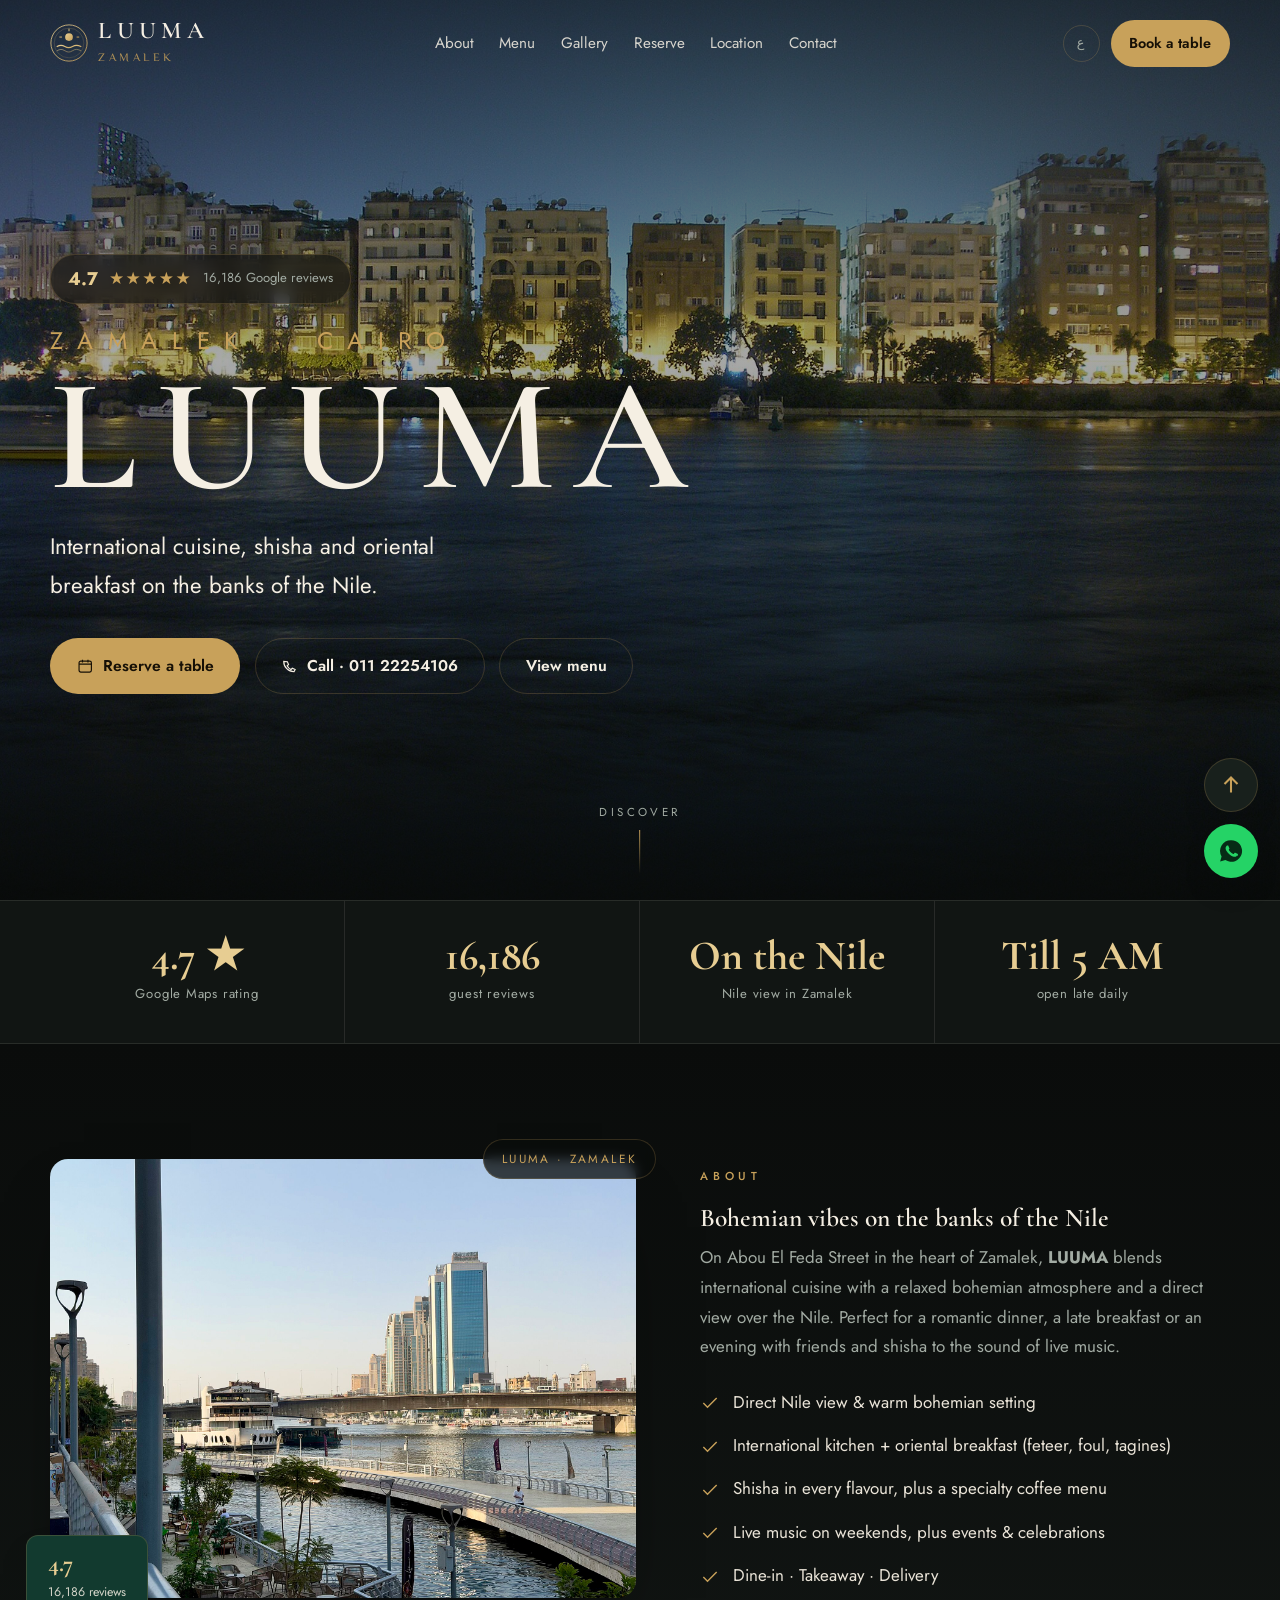
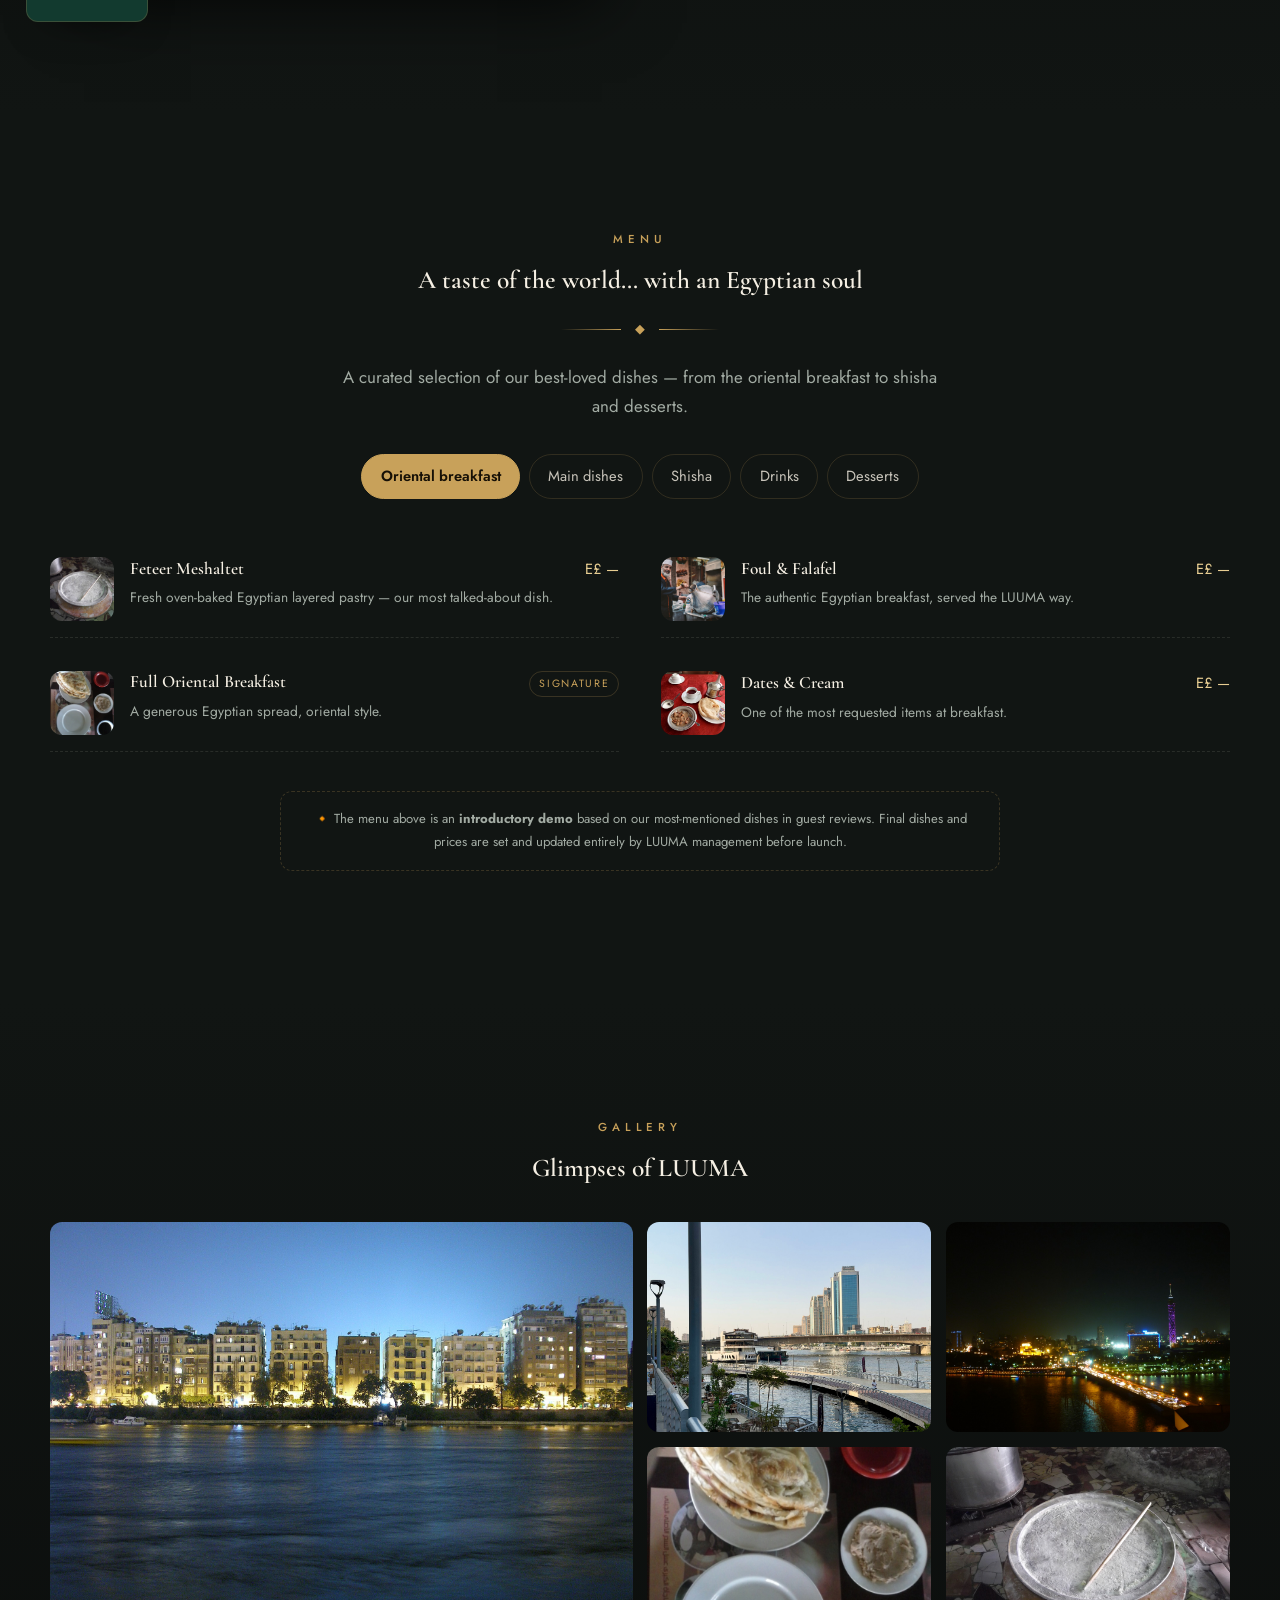
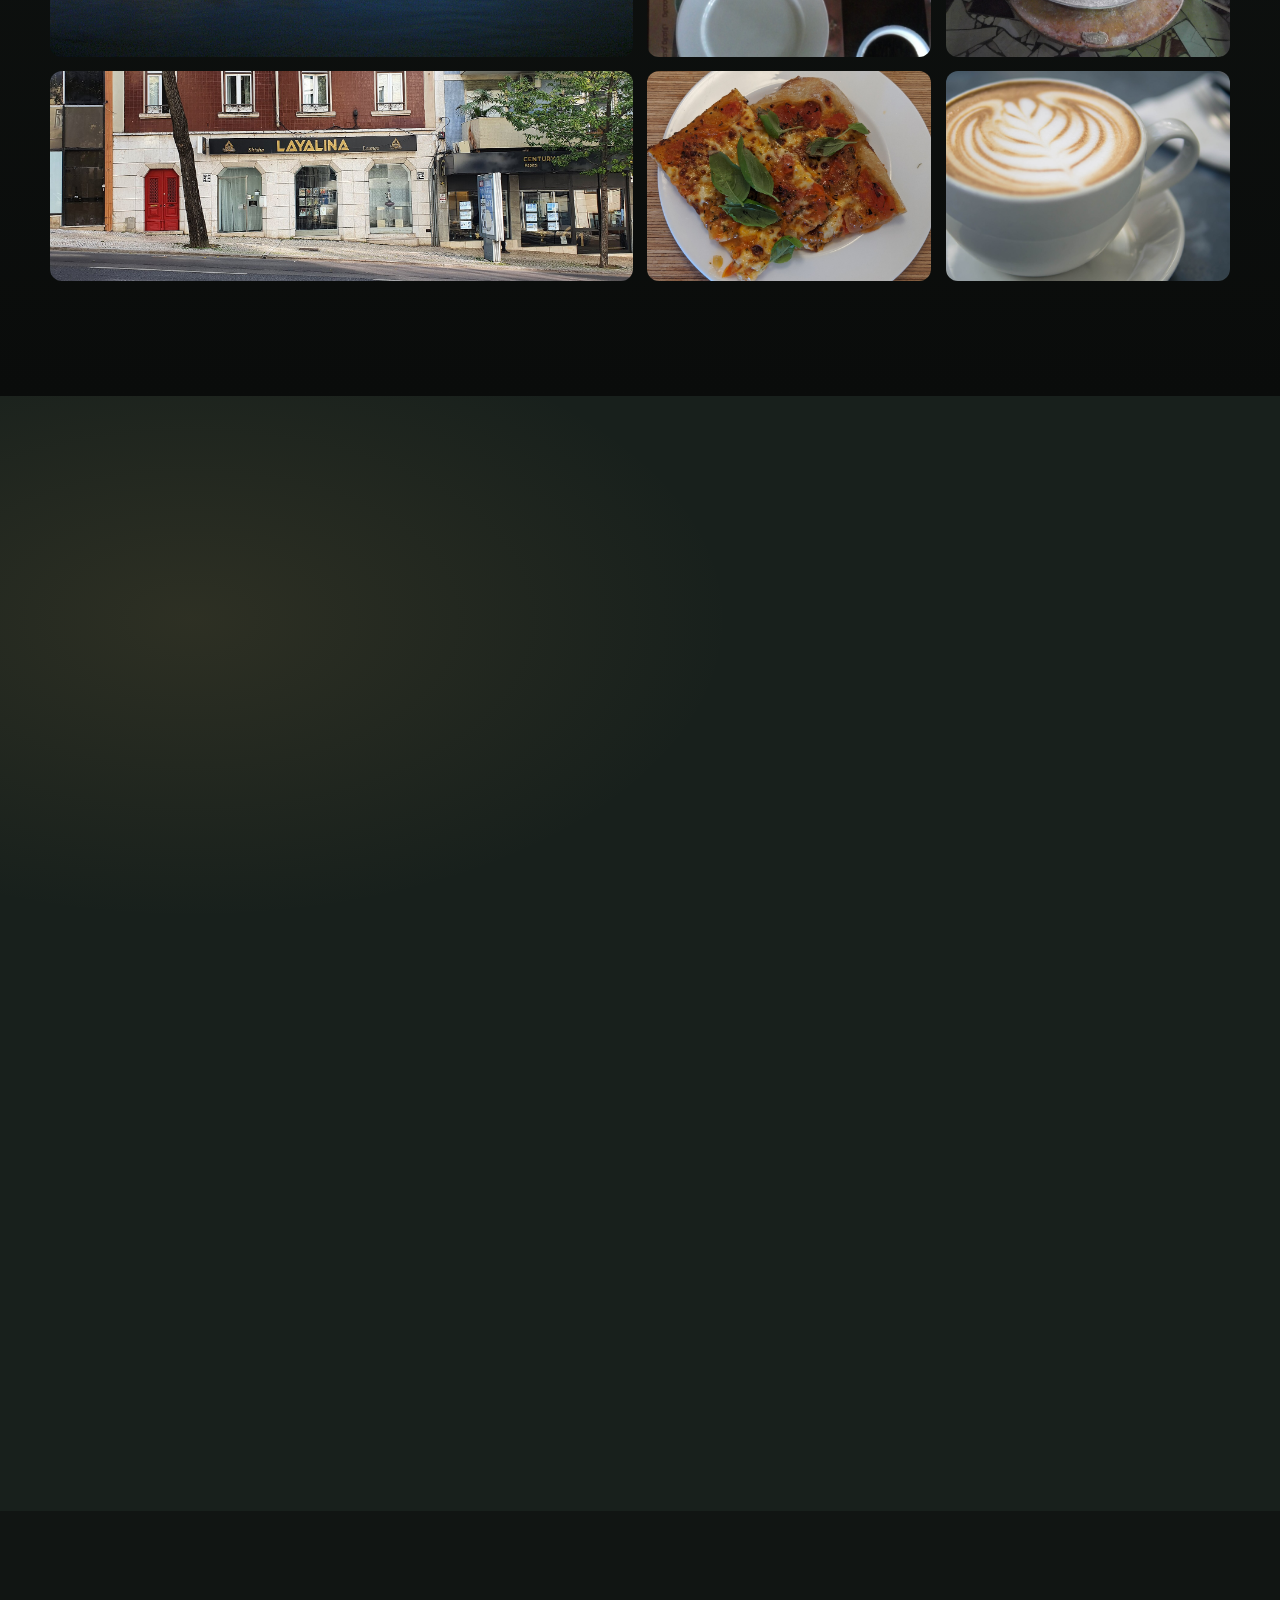
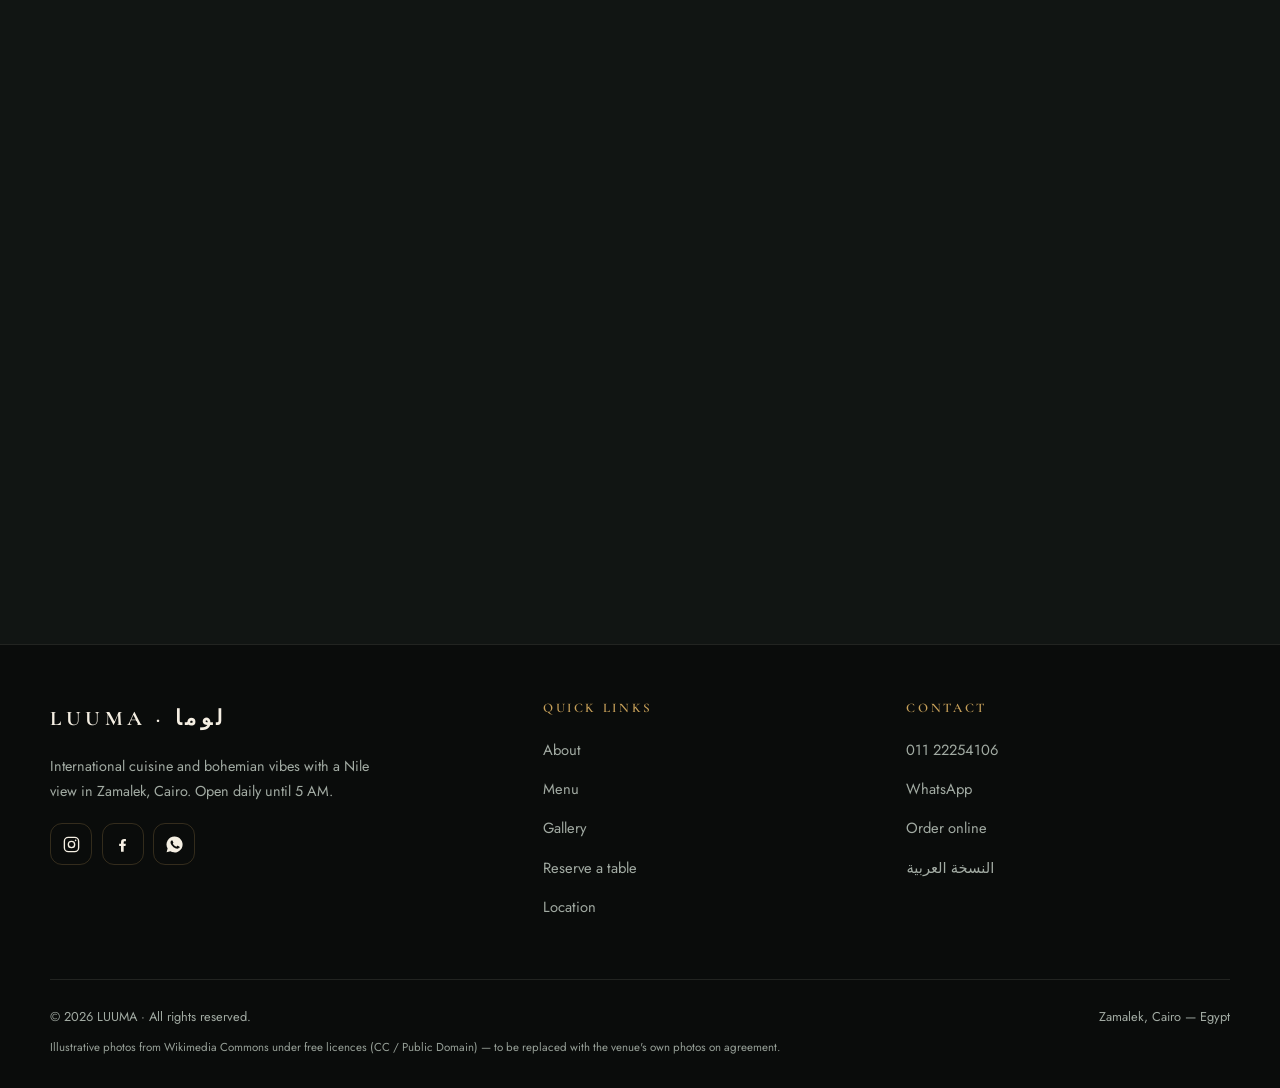
==== en.html @ e0a22d27 "Deploy LUUMA website" ====
<!DOCTYPE html>
<html lang="en" dir="ltr">
<head>
<meta charset="UTF-8">
<meta name="viewport" content="width=device-width, initial-scale=1">
<title>LUUMA | International Dining with a Nile View in Zamalek, Cairo</title>
<meta name="description" content="LUUMA — international cuisine and bohemian vibes on the banks of the Nile in Zamalek, Cairo. Rated 4.7 from 16,000+ Google reviews. Oriental breakfast, shisha, live music and a stunning Nile view. Book your table now.">
<meta name="theme-color" content="#0a0c0b">
<link rel="canonical" href="./en.html">
<link rel="alternate" hreflang="ar" href="./index.html">
<link rel="icon" href="assets/img/logo.svg" type="image/svg+xml">

<meta property="og:type" content="restaurant">
<meta property="og:title" content="LUUMA | Nile-view dining & bohemian vibes in Zamalek">
<meta property="og:description" content="International cuisine · Oriental breakfast · Shisha · Live music. Rated 4.7 ★ from 16,186 Google reviews.">
<meta property="og:image" content="assets/img/hero-night.jpg">
<meta property="og:locale" content="en_US">

<link rel="preconnect" href="https://fonts.googleapis.com">
<link rel="preconnect" href="https://fonts.gstatic.com" crossorigin>
<link href="https://fonts.googleapis.com/css2?family=El+Messiri:wght@400;500;600;700&family=Tajawal:wght@300;400;500;700&family=Cormorant+Garamond:wght@400;500;600;700&family=Jost:wght@300;400;500;600&display=swap" rel="stylesheet">
<link rel="stylesheet" href="assets/css/style.css">

<script type="application/ld+json">
{
  "@context": "https://schema.org",
  "@type": "Restaurant",
  "name": "LUUMA",
  "description": "International restaurant with bohemian vibes and a Nile view in Zamalek, Cairo. Oriental breakfast, shisha and live music.",
  "image": "assets/img/hero-night.jpg",
  "servesCuisine": ["International", "Mediterranean", "Breakfast", "Egyptian"],
  "priceRange": "E£400–1,600",
  "telephone": "+201122254106",
  "address": {
    "@type": "PostalAddress",
    "streetAddress": "Abou El Feda St",
    "addressLocality": "Zamalek, Cairo",
    "addressRegion": "Cairo Governorate",
    "postalCode": "4271104",
    "addressCountry": "EG"
  },
  "geo": { "@type": "GeoCoordinates", "latitude": 30.0712502, "longitude": 31.21966 },
  "aggregateRating": { "@type": "AggregateRating", "ratingValue": "4.7", "reviewCount": "16186", "bestRating": "5" },
  "acceptsReservations": "https://wa.me/201122254106",
  "sameAs": ["https://www.instagram.com/luuma.eg/", "https://www.facebook.com/Luuma.eg/"]
}
</script>
</head>
<body>

<header class="site-header" id="top">
  <div class="wrap header-inner">
    <a class="brand" href="#top">
      <img src="assets/img/logo.svg" alt="" width="38" height="38">
      <span><b>LUUMA</b><small>ZAMALEK</small></span>
    </a>
    <nav class="nav" id="nav" aria-label="Main navigation">
      <a href="#about">About</a>
      <a href="#menu">Menu</a>
      <a href="#gallery">Gallery</a>
      <a href="#reserve">Reserve</a>
      <a href="#location">Location</a>
      <a href="#contact">Contact</a>
    </nav>
    <div class="header-cta">
      <a class="lang-switch" href="index.html">ع<span class="sr-only"> — العربية</span></a>
      <a class="btn btn--sm" href="#reserve">Book a table</a>
      <button class="nav-toggle" id="navToggle" aria-label="Open menu" aria-expanded="false" aria-controls="nav"><span></span></button>
    </div>
  </div>
</header>

<main id="main">
<!-- ============ HERO ============ -->
<section class="hero">
  <div class="hero__bg" role="img" aria-label="Night view over the Nile and Zamalek, Cairo"></div>
  <div class="hero__veil"></div>
  <div class="wrap">
    <div class="hero__rating reveal">
      <b>4.7</b>
      <span class="stars" aria-hidden="true">★★★★★</span>
      <small>16,186 Google reviews</small>
    </div>
    <h1 class="hero__name reveal"><span>ZAMALEK · CAIRO</span>LUUMA</h1>
    <p class="hero__tag reveal">International cuisine, shisha and oriental breakfast on the banks of the Nile.</p>
    <div class="hero__actions reveal">
      <a class="btn" href="#reserve">
        <svg viewBox="0 0 24 24" fill="none" stroke="currentColor" stroke-width="1.7"><rect x="3" y="4.5" width="18" height="16" rx="2.5"/><path d="M3 9h18M8 2.5v4M16 2.5v4"/></svg>
        Reserve a table
      </a>
      <a class="btn btn--ghost" href="tel:+201122254106">
        <svg viewBox="0 0 24 24" fill="none" stroke="currentColor" stroke-width="1.7"><path d="M4 5c0 8.3 6.7 15 15 15l1.6-3.3-4.2-1.7-1.7 2a11.6 11.6 0 0 1-5.7-5.7l2-1.7L9.3 5.4Z"/></svg>
        Call · 011 22254106
      </a>
      <a class="btn btn--ghost" href="#menu">View menu</a>
    </div>
  </div>
  <div class="scroll-hint" aria-hidden="true"><span>Discover</span><i></i></div>
</section>

<section class="stats" aria-label="Quick facts">
  <div class="wrap stats__grid">
    <div class="stat reveal"><b>4.7 ★</b><span>Google Maps rating</span></div>
    <div class="stat reveal"><b>16,186</b><span>guest reviews</span></div>
    <div class="stat reveal"><b>On the Nile</b><span>Nile view in Zamalek</span></div>
    <div class="stat reveal"><b>Till 5 AM</b><span>open late daily</span></div>
  </div>
</section>

<section class="section about" id="about">
  <div class="wrap about__grid">
    <div class="about__media reveal">
      <img src="assets/img/nile-day.jpg" alt="Daytime view of the Nile at Zamalek" loading="lazy">
      <div class="badge2">LUUMA · ZAMALEK</div>
      <div class="badge"><b>4.7</b><span>16,186 reviews</span></div>
    </div>
    <div class="reveal">
      <p class="eyebrow">About</p>
      <h2>Bohemian vibes on the banks of the Nile</h2>
      <p class="lead">On Abou El Feda Street in the heart of Zamalek, <b>LUUMA</b> blends international cuisine with a relaxed bohemian atmosphere and a direct view over the Nile. Perfect for a romantic dinner, a late breakfast or an evening with friends and shisha to the sound of live music.</p>
      <ul class="feature-list">
        <li><svg viewBox="0 0 24 24" fill="none" stroke="currentColor" stroke-width="1.7"><path d="M20 6 9 17l-5-5"/></svg><span>Direct Nile view &amp; warm bohemian setting</span></li>
        <li><svg viewBox="0 0 24 24" fill="none" stroke="currentColor" stroke-width="1.7"><path d="M20 6 9 17l-5-5"/></svg><span>International kitchen + oriental breakfast (feteer, foul, tagines)</span></li>
        <li><svg viewBox="0 0 24 24" fill="none" stroke="currentColor" stroke-width="1.7"><path d="M20 6 9 17l-5-5"/></svg><span>Shisha in every flavour, plus a specialty coffee menu</span></li>
        <li><svg viewBox="0 0 24 24" fill="none" stroke="currentColor" stroke-width="1.7"><path d="M20 6 9 17l-5-5"/></svg><span>Live music on weekends, plus events &amp; celebrations</span></li>
        <li><svg viewBox="0 0 24 24" fill="none" stroke="currentColor" stroke-width="1.7"><path d="M20 6 9 17l-5-5"/></svg><span>Dine-in · Takeaway · Delivery</span></li>
      </ul>
    </div>
  </div>
</section>

<section class="section menu" id="menu">
  <div class="wrap">
    <div class="center reveal">
      <p class="eyebrow">Menu</p>
      <h2>A taste of the world… with an Egyptian soul</h2>
      <div class="rule" aria-hidden="true"><span>◆</span></div>
      <p class="lead center">A curated selection of our best-loved dishes — from the oriental breakfast to shisha and desserts.</p>
    </div>

    <div class="menu__tabs" role="tablist" aria-label="Menu sections">
      <button role="tab" aria-selected="true" data-tab="breakfast">Oriental breakfast</button>
      <button role="tab" aria-selected="false" data-tab="mains">Main dishes</button>
      <button role="tab" aria-selected="false" data-tab="shisha">Shisha</button>
      <button role="tab" aria-selected="false" data-tab="drinks">Drinks</button>
      <button role="tab" aria-selected="false" data-tab="sweets">Desserts</button>
    </div>

    <div class="menu__panel is-active" id="panel-breakfast" role="tabpanel">
      <div class="dish-grid">
        <article class="dish"><img src="assets/img/feteer.jpg" alt="Feteer meshaltet" loading="lazy"><div class="dish__body"><div class="dish__top"><h3>Feteer Meshaltet</h3><span class="dish__price">E£ —</span></div><p>Fresh oven-baked Egyptian layered pastry — our most talked-about dish.</p></div></article>
        <article class="dish"><img src="assets/img/ful.jpg" alt="Foul and falafel" loading="lazy"><div class="dish__body"><div class="dish__top"><h3>Foul &amp; Falafel</h3><span class="dish__price">E£ —</span></div><p>The authentic Egyptian breakfast, served the LUUMA way.</p></div></article>
        <article class="dish"><img src="assets/img/breakfast.jpg" alt="Full oriental breakfast" loading="lazy"><div class="dish__body"><div class="dish__top"><h3>Full Oriental Breakfast</h3><span class="dish__tag">Signature</span></div><p>A generous Egyptian spread, oriental style.</p></div></article>
        <article class="dish"><img src="assets/img/breakfast2.jpg" alt="Breakfast plate" loading="lazy"><div class="dish__body"><div class="dish__top"><h3>Dates &amp; Cream</h3><span class="dish__price">E£ —</span></div><p>One of the most requested items at breakfast.</p></div></article>
      </div>
    </div>

    <div class="menu__panel" id="panel-mains" role="tabpanel">
      <div class="dish-grid">
        <article class="dish"><img src="assets/img/pizza.jpg" alt="Pizza" loading="lazy"><div class="dish__body"><div class="dish__top"><h3>Fresh Pizza</h3><span class="dish__price">E£ —</span></div><p>Fresh dough and select ingredients from the oven.</p></div></article>
        <article class="dish"><div class="dish__body"><div class="dish__top"><h3>Burrata</h3><span class="dish__tag">Most loved</span></div><p>A guest favourite from our menu.</p></div></article>
        <article class="dish"><div class="dish__body"><div class="dish__top"><h3>Risotto</h3><span class="dish__price">E£ —</span></div><p>Creamy risotto with international ingredients.</p></div></article>
        <article class="dish"><div class="dish__body"><div class="dish__top"><h3>Fettuccine</h3><span class="dish__price">E£ —</span></div><p>Italian pasta in a rich sauce.</p></div></article>
      </div>
    </div>

    <div class="menu__panel" id="panel-shisha" role="tabpanel">
      <div class="dish-grid">
        <article class="dish"><img src="assets/img/shisha.jpg" alt="Shisha" loading="lazy"><div class="dish__body"><div class="dish__top"><h3>Shisha — assorted flavours</h3><span class="dish__tag">House signature</span></div><p>Mentioned over 400 times in guest reviews — a LUUMA essential.</p></div></article>
        <article class="dish"><div class="dish__body"><div class="dish__top"><h3>Fruit Shisha</h3><span class="dish__price">E£ —</span></div><p>Refreshing fruit flavours for the evening.</p></div></article>
        <article class="dish"><div class="dish__body"><div class="dish__top"><h3>Honey Shisha</h3><span class="dish__price">E£ —</span></div><p>The classic crowd-pleaser.</p></div></article>
        <article class="dish"><div class="dish__body"><div class="dish__top"><h3>Premium Shisha</h3><span class="dish__price">E£ —</span></div><p>Our own special house blends.</p></div></article>
      </div>
    </div>

    <div class="menu__panel" id="panel-drinks" role="tabpanel">
      <div class="dish-grid">
        <article class="dish"><img src="assets/img/cappuccino.jpg" alt="Cappuccino" loading="lazy"><div class="dish__body"><div class="dish__top"><h3>Cappuccino &amp; Specialty Coffee</h3><span class="dish__price">E£ —</span></div><p>Expertly crafted coffee with a touch of art.</p></div></article>
        <article class="dish"><div class="dish__body"><div class="dish__top"><h3>Fresh Juices</h3><span class="dish__price">E£ —</span></div><p>Refreshing natural juices.</p></div></article>
        <article class="dish"><div class="dish__body"><div class="dish__top"><h3>Mocktails</h3><span class="dish__price">E£ —</span></div><p>A chilled, refreshing selection.</p></div></article>
        <article class="dish"><div class="dish__body"><div class="dish__top"><h3>Tea &amp; Hot Drinks</h3><span class="dish__price">E£ —</span></div><p>For every hour, from breakfast to late night.</p></div></article>
      </div>
    </div>

    <div class="menu__panel" id="panel-sweets" role="tabpanel">
      <div class="dish-grid">
        <article class="dish"><div class="dish__body"><div class="dish__top"><h3>Oriental Sweets</h3><span class="dish__price">E£ —</span></div><p>Dates, cream and eastern favourites.</p></div></article>
        <article class="dish"><div class="dish__body"><div class="dish__top"><h3>Western Desserts</h3><span class="dish__price">E£ —</span></div><p>Cheesecake, cakes and mousse.</p></div></article>
      </div>
    </div>

    <p class="menu-note">🔸 The menu above is an <b>introductory demo</b> based on our most-mentioned dishes in guest reviews. Final dishes and prices are set and updated entirely by LUUMA management before launch.</p>
  </div>
</section>

<section class="section gallery" id="gallery">
  <div class="wrap">
    <div class="center reveal">
      <p class="eyebrow">Gallery</p>
      <h2>Glimpses of LUUMA</h2>
    </div>
    <div class="gallery__grid reveal">
      <a class="g--w2 g--h2" href="assets/img/hero-night.jpg" target="_blank" rel="noopener"><img src="assets/img/hero-night.jpg" alt="Zamalek and the Nile at night" loading="lazy"></a>
      <a href="assets/img/nile-day.jpg" target="_blank" rel="noopener"><img src="assets/img/nile-day.jpg" alt="The Nile at Zamalek by day" loading="lazy"></a>
      <a href="assets/img/cairo-tower.jpg" target="_blank" rel="noopener"><img src="assets/img/cairo-tower.jpg" alt="Cairo Tower and the Nile at night" loading="lazy"></a>
      <a href="assets/img/breakfast.jpg" target="_blank" rel="noopener"><img src="assets/img/breakfast.jpg" alt="Oriental breakfast" loading="lazy"></a>
      <a href="assets/img/feteer.jpg" target="_blank" rel="noopener"><img src="assets/img/feteer.jpg" alt="Feteer meshaltet" loading="lazy"></a>
      <a class="g--w2" href="assets/img/shisha.jpg" target="_blank" rel="noopener"><img src="assets/img/shisha.jpg" alt="Shisha session" loading="lazy"></a>
      <a href="assets/img/pizza.jpg" target="_blank" rel="noopener"><img src="assets/img/pizza.jpg" alt="Pizza" loading="lazy"></a>
      <a href="assets/img/cappuccino.jpg" target="_blank" rel="noopener"><img src="assets/img/cappuccino.jpg" alt="Cappuccino" loading="lazy"></a>
    </div>
  </div>
</section>

<section class="section reserve" id="reserve">
  <div class="wrap">
    <div class="center reveal">
      <p class="eyebrow">Reserve</p>
      <h2>Your moment on the Nile starts with a booking</h2>
      <p class="lead center">Fill in the details and your request goes straight to our WhatsApp — or simply give us a call.</p>
    </div>

    <div class="reserve__grid">
      <div class="card reveal">
        <h3>Get in touch</h3>
        <div class="contact-lines">
          <a href="tel:+201122254106">
            <svg viewBox="0 0 24 24" fill="none" stroke="currentColor" stroke-width="1.7"><path d="M4 5c0 8.3 6.7 15 15 15l1.6-3.3-4.2-1.7-1.7 2a11.6 11.6 0 0 1-5.7-5.7l2-1.7L9.3 5.4Z"/></svg>
            <span><small>Reservations</small>011 22254106</span>
          </a>
          <a href="https://wa.me/201122254106" target="_blank" rel="noopener">
            <svg viewBox="0 0 24 24" fill="currentColor"><path d="M12 2a10 10 0 0 0-8.7 15l-1.3 4.7 4.8-1.3A10 10 0 1 0 12 2Zm5.5 14.2c-.2.6-1.2 1.2-1.7 1.2-.4 0-1 .1-3.2-.9-2.7-1.2-4.4-4-4.5-4.2-.1-.2-1.1-1.5-1.1-2.8s.7-2 .9-2.2c.2-.3.5-.3.7-.3h.5c.2 0 .4 0 .6.5l.8 2c.1.2.1.4 0 .5l-.4.5c-.1.2-.3.3-.1.6.2.3.8 1.3 1.7 2.1 1.2 1 2.1 1.3 2.4 1.5.3.1.4.1.6-.1l.7-.9c.2-.2.4-.2.6-.1l1.9.9c.5.2.5.4.5.6s0 .9-.2 1.5Z"/></svg>
            <span><small>WhatsApp</small>Message us directly</span>
          </a>
          <div>
            <svg viewBox="0 0 24 24" fill="none" stroke="currentColor" stroke-width="1.7"><path d="M12 21s7-6 7-11a7 7 0 1 0-14 0c0 5 7 11 7 11Z"/><circle cx="12" cy="10" r="2.5"/></svg>
            <span><small>Address</small>Abou El Feda St, Zamalek, Cairo 4271104</span>
          </div>
          <div>
            <svg viewBox="0 0 24 24" fill="none" stroke="currentColor" stroke-width="1.7"><circle cx="12" cy="12" r="9"/><path d="M12 7v5l3.5 2"/></svg>
            <span><small>Hours</small>Daily — until 5 AM</span>
          </div>
        </div>
        <a class="btn btn--ghost" style="margin-top:1.6rem;width:100%" href="https://www.elmenus.com/cairo/luuma-3qk63" target="_blank" rel="noopener">Order online (delivery)</a>
      </div>

      <form class="card reveal" id="reserveForm" novalidate>
        <h3>Booking request</h3>
        <div class="field">
          <label for="rName">Name</label>
          <input id="rName" name="name" type="text" placeholder="Your name" required>
        </div>
        <div class="field field--row">
          <div>
            <label for="rGuests">Guests</label>
            <select id="rGuests" name="guests">
              <option>1</option><option selected>2</option><option>3</option><option>4</option>
              <option>5</option><option>6</option><option>7</option><option>8+</option>
            </select>
          </div>
          <div>
            <label for="rArea">Preferred area</label>
            <select id="rArea" name="area">
              <option>Nile view</option>
              <option>Indoor</option>
              <option>Terrace</option>
              <option>No preference</option>
            </select>
          </div>
        </div>
        <div class="field field--row">
          <div>
            <label for="rDate">Date</label>
            <input id="rDate" name="date" type="date" required>
          </div>
          <div>
            <label for="rTime">Time</label>
            <input id="rTime" name="time" type="time" value="20:00" required>
          </div>
        </div>
        <div class="field">
          <label for="rNotes">Notes (optional)</label>
          <textarea id="rNotes" name="notes" rows="3" placeholder="Special occasion, cake, arrangements…"></textarea>
        </div>
        <button class="btn" type="submit" style="width:100%">
          <svg viewBox="0 0 24 24" fill="currentColor"><path d="M12 2a10 10 0 0 0-8.7 15l-1.3 4.7 4.8-1.3A10 10 0 1 0 12 2Z"/></svg>
          Send request via WhatsApp
        </button>
        <p class="hint">Submitting opens WhatsApp with a ready message to our number. Your booking is confirmed once we reply.</p>
      </form>
    </div>
  </div>
</section>

<section class="section location" id="location">
  <div class="wrap">
    <div class="center reveal">
      <p class="eyebrow">Location</p>
      <h2>How to find LUUMA</h2>
    </div>
    <div class="reserve__grid" style="align-items:stretch">
      <div class="reveal">
        <ul class="info-list">
          <li>
            <svg viewBox="0 0 24 24" fill="none" stroke="currentColor" stroke-width="1.7"><path d="M12 21s7-6 7-11a7 7 0 1 0-14 0c0 5 7 11 7 11Z"/><circle cx="12" cy="10" r="2.5"/></svg>
            <div><b>Address</b><span>Abou El Feda St, Zamalek, Cairo Governorate 4271104, Egypt</span></div>
          </li>
          <li>
            <svg viewBox="0 0 24 24" fill="none" stroke="currentColor" stroke-width="1.7"><path d="M4 4h16v16H4z" opacity=".25"/><path d="M9 9h6v6H9z"/></svg>
            <div><b>Plus Code</b><span>36C9+GV Zamalek</span></div>
          </li>
          <li>
            <svg viewBox="0 0 24 24" fill="none" stroke="currentColor" stroke-width="1.7"><path d="M4 5c0 8.3 6.7 15 15 15l1.6-3.3-4.2-1.7-1.7 2a11.6 11.6 0 0 1-5.7-5.7l2-1.7L9.3 5.4Z"/></svg>
            <div><b>Phone</b><span>011 22254106</span></div>
          </li>
          <li>
            <svg viewBox="0 0 24 24" fill="none" stroke="currentColor" stroke-width="1.7"><path d="M3 6h18M3 12h18M3 18h18"/></svg>
            <div><b>Service options</b><span>Dine-in · Takeaway · Delivery</span></div>
          </li>
        </ul>
        <a class="btn" style="margin-top:1.8rem" href="https://www.google.com/maps/search/?api=1&query=LUUMA%20Zamalek%20Cairo" target="_blank" rel="noopener">
          <svg viewBox="0 0 24 24" fill="none" stroke="currentColor" stroke-width="1.7"><path d="M12 21s7-6 7-11a7 7 0 1 0-14 0c0 5 7 11 7 11Z"/><circle cx="12" cy="10" r="2.5"/></svg>
          Open in Google Maps
        </a>
      </div>
      <div class="map-frame reveal">
        <iframe title="LUUMA location map" src="https://www.google.com/maps?q=LUUMA%20Zamalek%20Cairo&output=embed&hl=en" loading="lazy" referrerpolicy="no-referrer-when-downgrade"></iframe>
      </div>
    </div>
  </div>
</section>

</main>

<footer class="site-footer" id="contact">
  <div class="wrap footer-grid">
    <div class="footer-brand">
      <b>LUUMA · لوما</b>
      <p>International cuisine and bohemian vibes with a Nile view in Zamalek, Cairo. Open daily until 5 AM.</p>
      <div class="social">
        <a href="https://www.instagram.com/luuma.eg/" target="_blank" rel="noopener" aria-label="Instagram">
          <svg viewBox="0 0 24 24" fill="none" stroke="currentColor" stroke-width="1.7"><rect x="3" y="3" width="18" height="18" rx="5"/><circle cx="12" cy="12" r="4"/><circle cx="17.2" cy="6.8" r="1" fill="currentColor" stroke="none"/></svg>
        </a>
        <a href="https://www.facebook.com/Luuma.eg/" target="_blank" rel="noopener" aria-label="Facebook">
          <svg viewBox="0 0 24 24" fill="currentColor"><path d="M13.5 21v-7h2.3l.4-2.9h-2.7V9.2c0-.8.3-1.4 1.5-1.4h1.3V5.2c-.6-.1-1.4-.2-2.3-.2-2.3 0-3.9 1.4-3.9 4v2.1H7.8V14h2.3v7Z"/></svg>
        </a>
        <a href="https://wa.me/201122254106" target="_blank" rel="noopener" aria-label="WhatsApp">
          <svg viewBox="0 0 24 24" fill="currentColor"><path d="M12 2a10 10 0 0 0-8.7 15l-1.3 4.7 4.8-1.3A10 10 0 1 0 12 2Zm5.5 14.2c-.2.6-1.2 1.2-1.7 1.2-.4 0-1 .1-3.2-.9-2.7-1.2-4.4-4-4.5-4.2-.1-.2-1.1-1.5-1.1-2.8s.7-2 .9-2.2c.2-.3.5-.3.7-.3h.5c.2 0 .4 0 .6.5l.8 2c.1.2.1.4 0 .5l-.4.5c-.1.2-.3.3-.1.6.2.3.8 1.3 1.7 2.1 1.2 1 2.1 1.3 2.4 1.5.3.1.4.1.6-.1l.7-.9c.2-.2.4-.2.6-.1l1.9.9c.5.2.5.4.5.6s0 .9-.2 1.5Z"/></svg>
        </a>
      </div>
    </div>
    <div class="footer-col">
      <h3>Quick links</h3>
      <ul>
        <li><a href="#about">About</a></li>
        <li><a href="#menu">Menu</a></li>
        <li><a href="#gallery">Gallery</a></li>
        <li><a href="#reserve">Reserve a table</a></li>
        <li><a href="#location">Location</a></li>
      </ul>
    </div>
    <div class="footer-col">
      <h3>Contact</h3>
      <ul>
        <li><a href="tel:+201122254106">011 22254106</a></li>
        <li><a href="https://wa.me/201122254106" target="_blank" rel="noopener">WhatsApp</a></li>
        <li><a href="https://www.elmenus.com/cairo/luuma-3qk63" target="_blank" rel="noopener">Order online</a></li>
        <li><a href="index.html">النسخة العربية</a></li>
      </ul>
    </div>
  </div>
  <div class="wrap footer-bottom">
    <span>© <span id="year">2026</span> LUUMA · All rights reserved.</span>
    <span>Zamalek, Cairo — Egypt</span>
  </div>
  <div class="wrap credits">
    Illustrative photos from Wikimedia Commons under free licences (CC / Public Domain) — to be replaced with the venue's own photos on agreement.
  </div>
</footer>

<div class="float">
  <a class="top" id="toTop" href="#top" aria-label="Back to top">
    <svg viewBox="0 0 24 24" fill="none" stroke="currentColor" stroke-width="1.9"><path d="M12 19V5M6 11l6-6 6 6"/></svg>
  </a>
  <a class="wa" href="https://wa.me/201122254106?text=Hello%20LUUMA%2C%20I'd%20like%20to%20book%20a%20table" target="_blank" rel="noopener" aria-label="WhatsApp">
    <svg viewBox="0 0 24 24" fill="currentColor"><path d="M12 2a10 10 0 0 0-8.7 15l-1.3 4.7 4.8-1.3A10 10 0 1 0 12 2Zm5.5 14.2c-.2.6-1.2 1.2-1.7 1.2-.4 0-1 .1-3.2-.9-2.7-1.2-4.4-4-4.5-4.2-.1-.2-1.1-1.5-1.1-2.8s.7-2 .9-2.2c.2-.3.5-.3.7-.3h.5c.2 0 .4 0 .6.5l.8 2c.1.2.1.4 0 .5l-.4.5c-.1.2-.3.3-.1.6.2.3.8 1.3 1.7 2.1 1.2 1 2.1 1.3 2.4 1.5.3.1.4.1.6-.1l.7-.9c.2-.2.4-.2.6-.1l1.9.9c.5.2.5.4.5.6s0 .9-.2 1.5Z"/></svg>
  </a>
</div>

<script src="assets/js/main.js"></script>
</body>
</html>
---- assets/css/style.css ----
/* ==========================================================================
   LUUMA — لوما | Zamalek, Cairo
   Design system + components. RTL & LTR aware (uses html[dir]).
   ========================================================================== */

:root{
  --ink:#0a0c0b;
  --noir:#111513;
  --noir-2:#18201c;
  --noir-3:#202a25;
  --gold:#c8a15a;
  --gold-2:#e7cd92;
  --gold-soft:rgba(200,161,90,.14);
  --cream:#f5efe3;
  --green:#123a2f;
  --muted:#a2aba3;
  --line:rgba(200,161,90,.22);
  --line-soft:rgba(245,239,227,.10);
  --maxw:1180px;
  --radius:18px;
  --radius-s:12px;
  --shadow:0 34px 70px -34px rgba(0,0,0,.8);
  --shadow-s:0 16px 40px -22px rgba(0,0,0,.7);
  --ff-ar-display:'El Messiri',serif;
  --ff-ar-body:'Tajawal',system-ui,sans-serif;
  --ff-en-display:'Cormorant Garamond',serif;
  --ff-en-body:'Jost',system-ui,sans-serif;
}

*,*::before,*::after{box-sizing:border-box}
html{scroll-behavior:smooth;-webkit-text-size-adjust:100%}
body{
  margin:0;background:var(--ink);color:var(--cream);
  line-height:1.75;font-size:17px;overflow-x:hidden;
}
html[lang="ar"] body{font-family:var(--ff-ar-body)}
html[lang="en"] body{font-family:var(--ff-en-body)}
h1,h2,h3,h4{margin:0 0 .4em;line-height:1.2;font-weight:600}
html[lang="ar"] h1,html[lang="ar"] h2,html[lang="ar"] h3,html[lang="ar"] h4{font-family:var(--ff-ar-display)}
html[lang="en"] h1,html[lang="en"] h2,html[lang="en"] h3,html[lang="en"] h4{font-family:var(--ff-en-display);font-weight:600}
p{margin:0 0 1rem}
a{color:inherit;text-decoration:none}
img{max-width:100%;display:block}
ul{margin:0;padding:0;list-style:none}
button{font:inherit;cursor:pointer}
:focus-visible{outline:2px solid var(--gold);outline-offset:3px;border-radius:4px}

.wrap{width:min(100% - 2.5rem,var(--maxw));margin-inline:auto}
.eyebrow{
  font-family:var(--ff-en-body);letter-spacing:.42em;text-transform:uppercase;
  font-size:.72rem;color:var(--gold);font-weight:500;margin:0 0 1rem;
}
.eyebrow.muted{color:var(--muted)}
.section{padding:clamp(4.5rem,9vw,8rem) 0}
.section--tight{padding:clamp(3rem,6vw,5rem) 0}
.center{text-align:center}
.lead{color:var(--muted);font-size:1.06rem;max-width:60ch}
.center .lead{margin-inline:auto}

/* decorative rule */
.rule{display:flex;align-items:center;gap:.9rem;justify-content:center;margin:1.4rem 0}
.rule::before,.rule::after{content:"";height:1px;width:60px;background:linear-gradient(90deg,transparent,var(--gold))}
.rule::after{background:linear-gradient(90deg,var(--gold),transparent)}
.rule span{color:var(--gold);font-size:.8rem}

/* ---------- Buttons ---------- */
.btn{
  --bg:var(--gold);--fg:#161006;
  display:inline-flex;align-items:center;gap:.6rem;justify-content:center;
  background:var(--bg);color:var(--fg);border:1px solid transparent;
  padding:.85rem 1.6rem;border-radius:100px;font-weight:600;font-size:.98rem;
  transition:transform .25s ease,box-shadow .25s ease,background .25s ease,color .25s ease;
  white-space:nowrap;
}
.btn:hover{transform:translateY(-2px);box-shadow:0 14px 30px -14px rgba(200,161,90,.8)}
.btn--ghost{--bg:transparent;--fg:var(--cream);border-color:var(--line)}
.btn--ghost:hover{border-color:var(--gold);color:var(--gold-2);box-shadow:none}
.btn--ghost-light{--bg:transparent;--fg:#12100a;border-color:rgba(18,16,10,.35)}
.btn--sm{padding:.6rem 1.1rem;font-size:.9rem}
.btn svg{width:1.05em;height:1.05em;flex:none}

/* ---------- Header ---------- */
.site-header{
  position:fixed;inset-block-start:0;inset-inline:0;z-index:60;
  padding:1.15rem 0;transition:background .35s ease,padding .35s ease,backdrop-filter .35s;
}
.site-header.is-solid{background:rgba(10,12,11,.86);backdrop-filter:blur(14px);padding:.7rem 0;border-block-end:1px solid var(--line-soft)}
.header-inner{display:flex;align-items:center;justify-content:space-between;gap:1rem}
.brand{display:flex;align-items:center;gap:.65rem}
.brand img{width:38px;height:38px}
.brand b{font-family:var(--ff-en-display);font-size:1.5rem;letter-spacing:.22em;font-weight:600;line-height:1}
.brand small{display:block;font-family:var(--ff-ar-display);font-size:.72rem;letter-spacing:.3em;color:var(--gold);opacity:.85}

.nav{display:flex;align-items:center;gap:1.6rem}
.nav a{font-size:.95rem;color:var(--cream);opacity:.86;position:relative;padding:.2rem 0}
.nav a::after{content:"";position:absolute;inset-inline-start:0;inset-block-end:-4px;height:1px;width:0;background:var(--gold);transition:width .3s ease}
.nav a:hover{opacity:1}
.nav a:hover::after{width:100%}
.header-cta{display:flex;align-items:center;gap:.7rem}
.lang-switch{display:inline-flex;align-items:center;gap:.35rem;font-family:var(--ff-en-body);font-size:.8rem;letter-spacing:.12em;color:var(--muted);border:1px solid var(--line);border-radius:100px;padding:.4rem .8rem}
.lang-switch:hover{color:var(--gold-2);border-color:var(--gold)}
.nav-toggle{display:none;background:none;border:1px solid var(--line);color:var(--cream);width:44px;height:44px;border-radius:12px;align-items:center;justify-content:center}
.nav-toggle span{display:block;width:20px;height:2px;background:currentColor;position:relative}
.nav-toggle span::before,.nav-toggle span::after{content:"";position:absolute;inset-inline-start:0;width:20px;height:2px;background:currentColor}
.nav-toggle span::before{top:-6px}.nav-toggle span::after{top:6px}

/* ---------- Hero ---------- */
.hero{position:relative;min-height:100svh;display:flex;align-items:center;overflow:hidden}
.hero__bg{position:absolute;inset:0;background:url("../img/hero-night.jpg") center/cover no-repeat;transform:scale(1.06);filter:saturate(1.05)}
.hero__veil{position:absolute;inset:0;background:
  linear-gradient(180deg,rgba(8,10,9,.72),rgba(8,10,9,.35) 40%,rgba(8,10,9,.92)),
  radial-gradient(1200px 600px at 80% 10%,rgba(200,161,90,.16),transparent 60%)}
.hero .wrap{position:relative;z-index:2;padding-block:7rem 4rem}
.hero__name{font-size:clamp(4rem,13vw,10rem);line-height:.9;letter-spacing:.06em;margin:0}
html[lang="en"] .hero__name{letter-spacing:.12em}
.hero__name span{display:block;font-size:clamp(1rem,2.4vw,1.5rem);letter-spacing:.6em;color:var(--gold);font-family:var(--ff-en-body);font-weight:400;margin-block-end:.8rem}
.hero__tag{font-size:clamp(1.05rem,2.4vw,1.4rem);color:var(--cream);opacity:.92;max-width:34ch;margin-block:1.2rem 2rem}
.hero__actions{display:flex;flex-wrap:wrap;gap:.9rem;align-items:center}
.hero__rating{display:inline-flex;align-items:center;gap:.7rem;background:rgba(10,12,11,.55);border:1px solid var(--line);border-radius:100px;padding:.5rem 1.05rem;font-family:var(--ff-en-body);margin-block-end:1.6rem;backdrop-filter:blur(8px)}
.hero__rating b{color:var(--gold-2);font-size:1.15rem}
.stars{color:var(--gold);letter-spacing:.08em}
.hero__rating small{color:var(--muted);font-size:.82rem}
.scroll-hint{position:absolute;inset-block-end:1.6rem;inset-inline-start:50%;transform:translateX(-50%);z-index:2;color:var(--muted);font-size:.72rem;letter-spacing:.3em;text-transform:uppercase;font-family:var(--ff-en-body);display:flex;flex-direction:column;align-items:center;gap:.5rem}
.scroll-hint i{width:1px;height:44px;background:linear-gradient(var(--gold),transparent);animation:drop 2s infinite}
@keyframes drop{0%{opacity:0;transform:translateY(-8px)}50%{opacity:1}100%{opacity:0;transform:translateY(10px)}}

/* ---------- Stat strip ---------- */
.stats{border-block:1px solid var(--line-soft);background:var(--noir)}
.stats__grid{display:grid;grid-template-columns:repeat(4,1fr)}
.stat{padding:2.2rem 1.2rem;text-align:center;border-inline-end:1px solid var(--line-soft)}
.stat:last-child{border-inline-end:0}
.stat b{display:block;font-family:var(--ff-en-display);font-size:clamp(1.7rem,4vw,2.6rem);color:var(--gold-2);line-height:1}
.stat span{font-size:.82rem;color:var(--muted);letter-spacing:.06em}

/* ---------- About ---------- */
.about{background:linear-gradient(180deg,var(--ink),var(--noir))}
.about__grid{display:grid;grid-template-columns:1.05fr .95fr;gap:clamp(2rem,5vw,4.5rem);align-items:center}
.about__media{position:relative}
.about__media img{border-radius:var(--radius);box-shadow:var(--shadow)}
.about__media .badge{
  position:absolute;inset-block-end:-24px;inset-inline-start:-24px;background:var(--green);
  border:1px solid var(--line);border-radius:var(--radius-s);padding:1rem 1.3rem;box-shadow:var(--shadow-s);
}
.about__media .badge b{display:block;color:var(--gold-2);font-family:var(--ff-en-display);font-size:1.5rem;line-height:1}
.about__media .badge span{font-size:.78rem;color:var(--cream);opacity:.85}
.about__media .badge2{position:absolute;inset-block-start:-20px;inset-inline-end:-20px;background:rgba(10,12,11,.75);border:1px solid var(--line);border-radius:100px;padding:.55rem 1.1rem;font-family:var(--ff-en-body);letter-spacing:.2em;font-size:.74rem;color:var(--gold);backdrop-filter:blur(6px)}
.feature-list{margin-block-start:1.6rem;display:grid;gap:.85rem}
.feature-list li{display:flex;gap:.8rem;align-items:flex-start;color:#e9e3d7}
.feature-list svg{width:20px;height:20px;flex:none;color:var(--gold);margin-block-start:.35rem}

/* ---------- Menu ---------- */
.menu{background:var(--noir)}
.menu__tabs{display:flex;flex-wrap:wrap;gap:.55rem;justify-content:center;margin-block:2rem 2.6rem}
.menu__tabs button{background:transparent;border:1px solid var(--line);color:var(--cream);padding:.55rem 1.15rem;border-radius:100px;font-size:.92rem;opacity:.8;transition:.25s}
.menu__tabs button:hover{opacity:1;border-color:var(--gold)}
.menu__tabs button[aria-selected="true"]{background:var(--gold);color:#161006;border-color:var(--gold);opacity:1;font-weight:600}
.menu__panel{display:none;animation:fade .4s ease}
.menu__panel.is-active{display:block}
@keyframes fade{from{opacity:0;transform:translateY(8px)}to{opacity:1;transform:none}}
.dish-grid{display:grid;grid-template-columns:repeat(2,1fr);gap:1.1rem 2.6rem}
.dish{display:flex;gap:1rem;align-items:flex-start;padding-block:1rem;border-block-end:1px dashed var(--line-soft)}
.dish img{width:64px;height:64px;border-radius:12px;object-fit:cover;flex:none}
.dish__body{flex:1}
.dish__top{display:flex;align-items:baseline;gap:.6rem;justify-content:space-between}
.dish__top h3{margin:0;font-size:1.08rem;font-weight:600}
.dish__price{font-family:var(--ff-en-body);color:var(--gold-2);white-space:nowrap;font-size:.92rem}
.dish p{margin:.15rem 0 0;font-size:.86rem;color:var(--muted)}
.dish__tag{font-family:var(--ff-en-body);font-size:.66rem;letter-spacing:.16em;text-transform:uppercase;color:var(--gold);border:1px solid var(--line);border-radius:100px;padding:.15rem .55rem}
.menu-note{margin-block-start:2.4rem;font-size:.82rem;color:var(--muted);text-align:center;border:1px dashed var(--line);border-radius:var(--radius-s);padding:1rem 1.2rem;max-width:720px;margin-inline:auto}

/* ---------- Gallery ---------- */
.gallery{background:linear-gradient(180deg,var(--noir),var(--ink))}
.gallery__grid{display:grid;grid-template-columns:repeat(4,1fr);grid-auto-rows:210px;gap:.9rem;margin-block-start:2.4rem}
.gallery__grid a{overflow:hidden;border-radius:var(--radius-s);position:relative}
.gallery__grid img{width:100%;height:100%;object-fit:cover;transition:transform .7s ease}
.gallery__grid a:hover img{transform:scale(1.09)}
.gallery__grid a::after{content:"";position:absolute;inset:0;background:linear-gradient(180deg,transparent 55%,rgba(8,10,9,.6));opacity:0;transition:.4s}
.gallery__grid a:hover::after{opacity:1}
.g--w2{grid-column:span 2}
.g--h2{grid-row:span 2}

/* ---------- Reserve ---------- */
.reserve{position:relative;background:var(--noir-2);overflow:hidden}
.reserve::before{content:"";position:absolute;inset:0;background:radial-gradient(900px 500px at 15% 20%,rgba(200,161,90,.12),transparent 60%)}
.reserve .wrap{position:relative;z-index:2}
.reserve__grid{display:grid;grid-template-columns:.9fr 1.1fr;gap:clamp(2rem,5vw,4rem);align-items:start;margin-block-start:1rem}
.card{background:rgba(10,12,11,.55);border:1px solid var(--line);border-radius:var(--radius);padding:clamp(1.5rem,3vw,2.4rem);box-shadow:var(--shadow-s)}
.field{margin-block-end:1.1rem}
.field label{display:block;font-size:.85rem;color:var(--muted);margin-block-end:.45rem}
.field input,.field select,.field textarea{
  width:100%;background:var(--ink);border:1px solid var(--line-soft);color:var(--cream);
  border-radius:var(--radius-s);padding:.8rem .95rem;font:inherit;transition:border .2s
}
.field input:focus,.field select:focus,.field textarea:focus{border-color:var(--gold);outline:none}
.field--row{display:grid;grid-template-columns:1fr 1fr;gap:1rem}
.hint{font-size:.78rem;color:var(--muted);margin-block-start:.9rem}
.contact-lines{display:grid;gap:1rem;margin-block-start:1.2rem}
.contact-lines a,.contact-lines div{display:flex;gap:.85rem;align-items:center;color:#e9e3d7}
.contact-lines svg{width:20px;height:20px;color:var(--gold);flex:none}
.contact-lines small{display:block;color:var(--muted);font-size:.78rem}

/* ---------- Location ---------- */
.location{background:var(--noir)}
.map-frame{border:1px solid var(--line);border-radius:var(--radius);overflow:hidden;height:100%;min-height:420px;box-shadow:var(--shadow)}
.map-frame iframe{width:100%;height:100%;border:0;display:block;filter:grayscale(.25) contrast(1.05)}
.info-list{display:grid;gap:1.3rem}
.info-list li{display:flex;gap:1rem;align-items:flex-start}
.info-list svg{width:22px;height:22px;color:var(--gold);flex:none;margin-block-start:.3rem}
.info-list b{display:block;font-size:.8rem;letter-spacing:.14em;text-transform:uppercase;color:var(--gold);font-family:var(--ff-en-body);font-weight:500}
.info-list span{color:#e9e3d7}

/* ---------- Footer ---------- */
.site-footer{background:var(--ink);border-block-start:1px solid var(--line-soft);padding-block:3.5rem 2rem}
.footer-grid{display:grid;grid-template-columns:1.4fr 1fr 1fr;gap:2.5rem}
.footer-brand b{font-family:var(--ff-en-display);letter-spacing:.22em;font-size:1.3rem}
.footer-brand p{color:var(--muted);font-size:.9rem;margin-block-start:1rem;max-width:38ch}
.social{display:flex;gap:.6rem;margin-block-start:1.2rem}
.social a{width:42px;height:42px;border:1px solid var(--line);border-radius:12px;display:grid;place-items:center;transition:.25s}
.social a:hover{background:var(--gold);color:#161006;border-color:var(--gold)}
.social svg{width:19px;height:19px}
.footer-col h3{font-size:.82rem;letter-spacing:.2em;text-transform:uppercase;color:var(--gold);font-family:var(--ff-en-body);font-weight:500;margin-block-end:1.1rem}
.footer-col li{margin-block-end:.6rem}
.footer-col a{color:var(--muted);font-size:.92rem}
.footer-col a:hover{color:var(--gold-2)}
.footer-bottom{display:flex;justify-content:space-between;gap:1rem;flex-wrap:wrap;margin-block-start:3rem;padding-block-start:1.6rem;border-block-start:1px solid var(--line-soft);color:var(--muted);font-size:.8rem}
.credits{font-size:.72rem;color:#97a098;margin-block-start:.6rem;line-height:1.6}
.sr-only{position:absolute;width:1px;height:1px;padding:0;margin:-1px;overflow:hidden;clip:rect(0,0,0,0);white-space:nowrap;border:0}

/* ---------- Floating actions ---------- */
.float{position:fixed;inset-block-end:1.4rem;inset-inline-end:1.4rem;z-index:70;display:flex;flex-direction:column;gap:.7rem}
.float a{width:54px;height:54px;border-radius:50%;display:grid;place-items:center;box-shadow:var(--shadow-s);transition:transform .25s}
.float a:hover{transform:translateY(-3px) scale(1.05)}
.float .wa{background:#25D366;color:#062b16}
.float .top{background:var(--noir-2);color:var(--gold);border:1px solid var(--line);opacity:0;pointer-events:none;transition:opacity .3s}
.float .top.show{opacity:1;pointer-events:auto}
.float svg{width:26px;height:26px}

/* ---------- Reveal ---------- */
.reveal{opacity:0;transform:translateY(26px);transition:opacity .8s ease,transform .8s ease}
.reveal.in{opacity:1;transform:none}

/* ---------- Responsive ---------- */
@media (max-width:960px){
  .about__grid,.reserve__grid{grid-template-columns:1fr}
  .footer-grid{grid-template-columns:1fr 1fr}
  .footer-brand{grid-column:1 / -1}
  .stats__grid{grid-template-columns:repeat(2,1fr)}
  .stat:nth-child(2){border-inline-end:0}
  .stat:nth-child(1),.stat:nth-child(2){border-block-end:1px solid var(--line-soft)}
  .gallery__grid{grid-template-columns:repeat(2,1fr)}
}
@media (max-width:760px){
  .nav{
    position:fixed;inset-block-start:0;inset-inline-end:0;height:100svh;width:min(84vw,340px);
    background:rgba(9,11,10,.97);backdrop-filter:blur(16px);flex-direction:column;justify-content:center;
    gap:1.8rem;padding:2rem;transform:translateX(110%);transition:transform .4s ease;border-inline-start:1px solid var(--line)
  }
  html[dir="rtl"] .nav{transform:translateX(-110%)}
  .nav.open{transform:none !important}
  .nav a{font-size:1.15rem}
  .nav-toggle{display:inline-flex;order:3}
  .header-cta .btn{display:none}
  .dish-grid{grid-template-columns:1fr}
  .gallery__grid{grid-template-columns:1fr 1fr;grid-auto-rows:150px}
  .g--h2{grid-row:span 1}
  .g--w2{grid-column:span 1}
  .field--row{grid-template-columns:1fr}
  .footer-grid{grid-template-columns:1fr}
  .hero__actions .btn{flex:1}
}
@media (prefers-reduced-motion:reduce){
  *{animation:none !important;transition:none !important;scroll-behavior:auto}
  .reveal{opacity:1;transform:none}
}
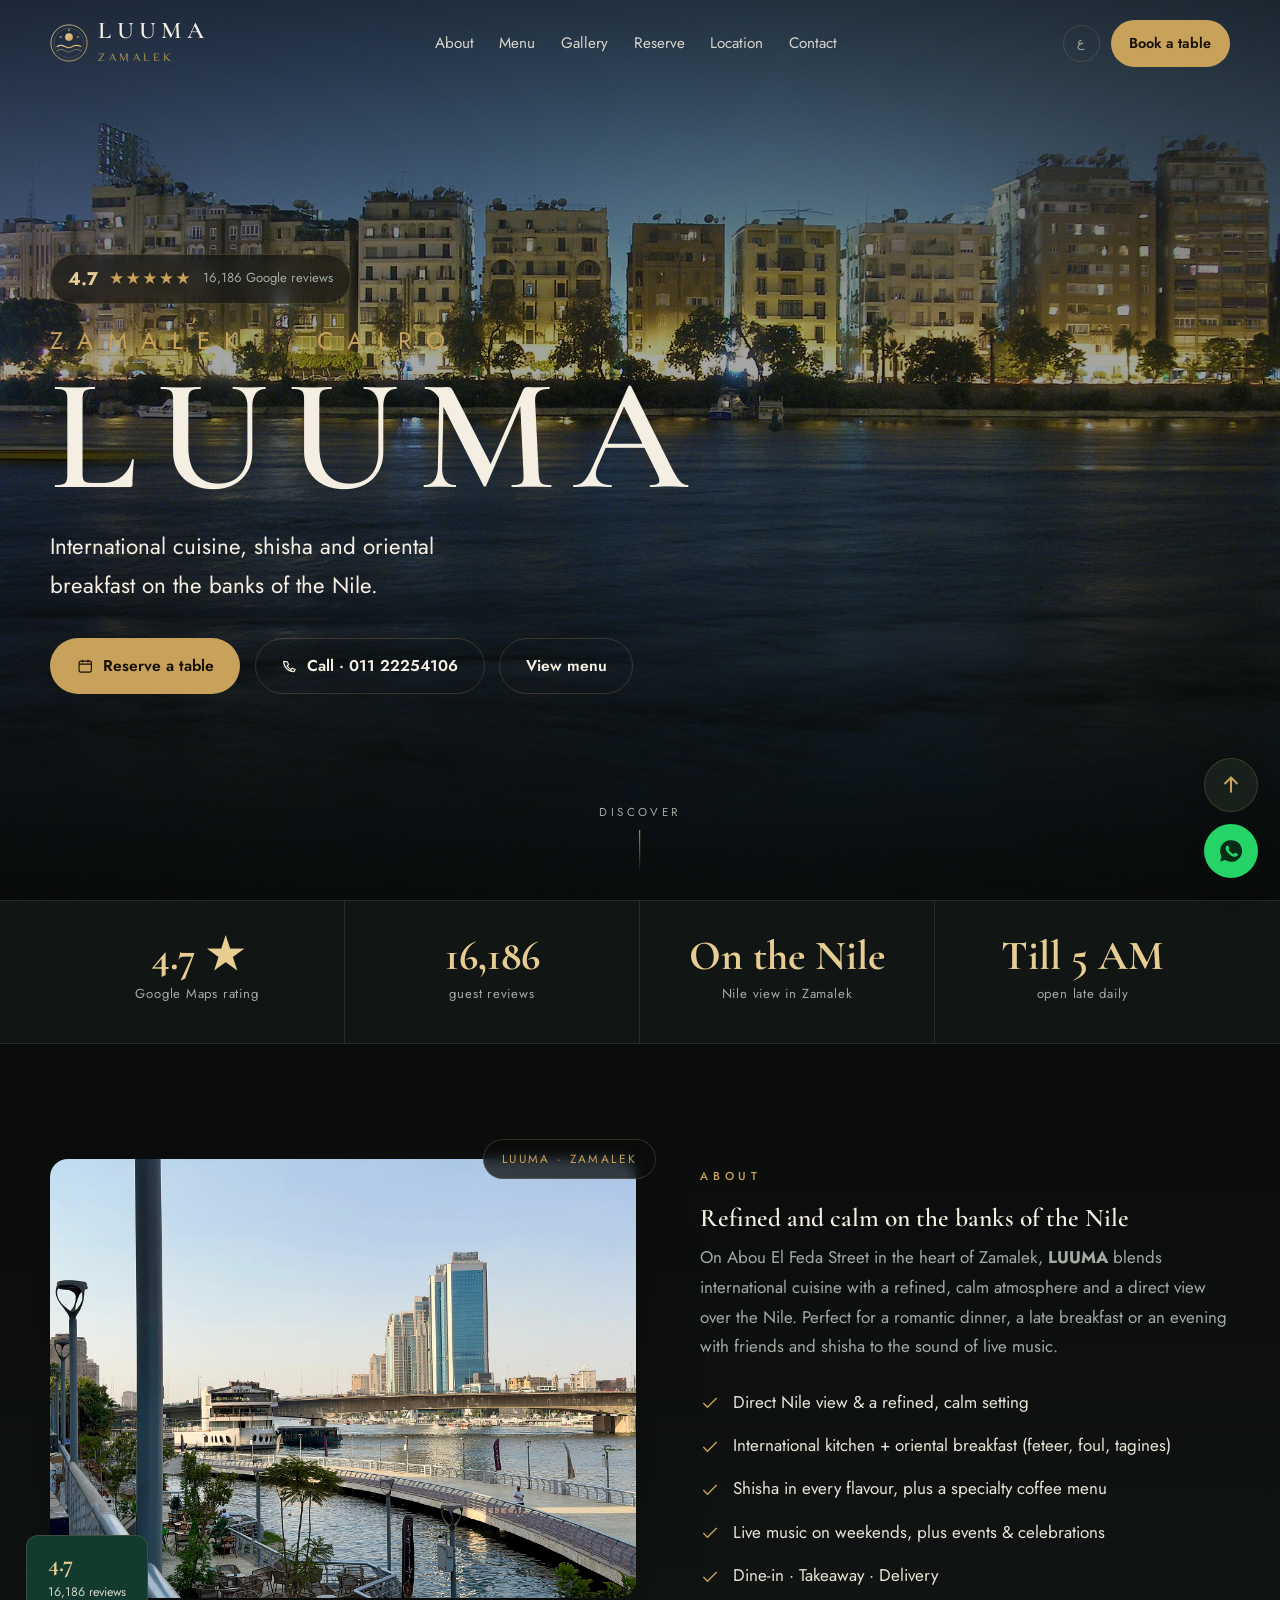
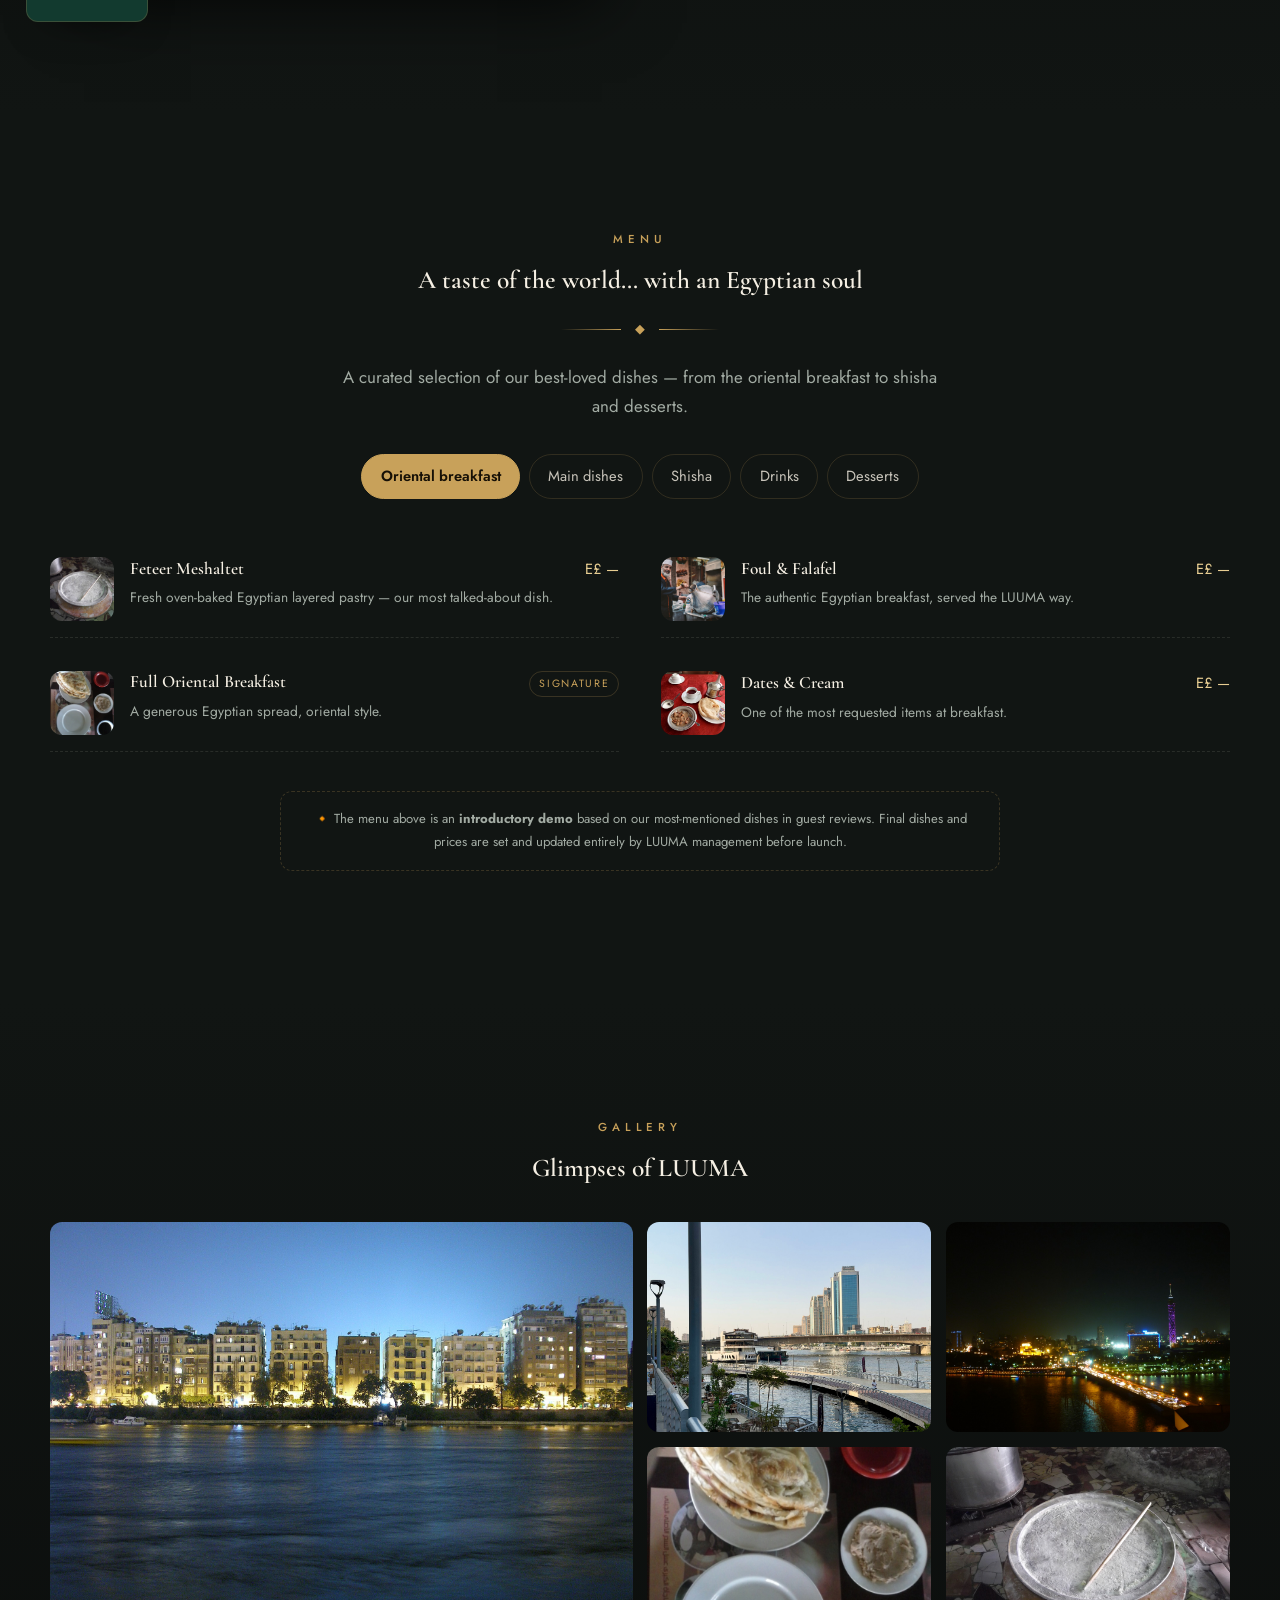
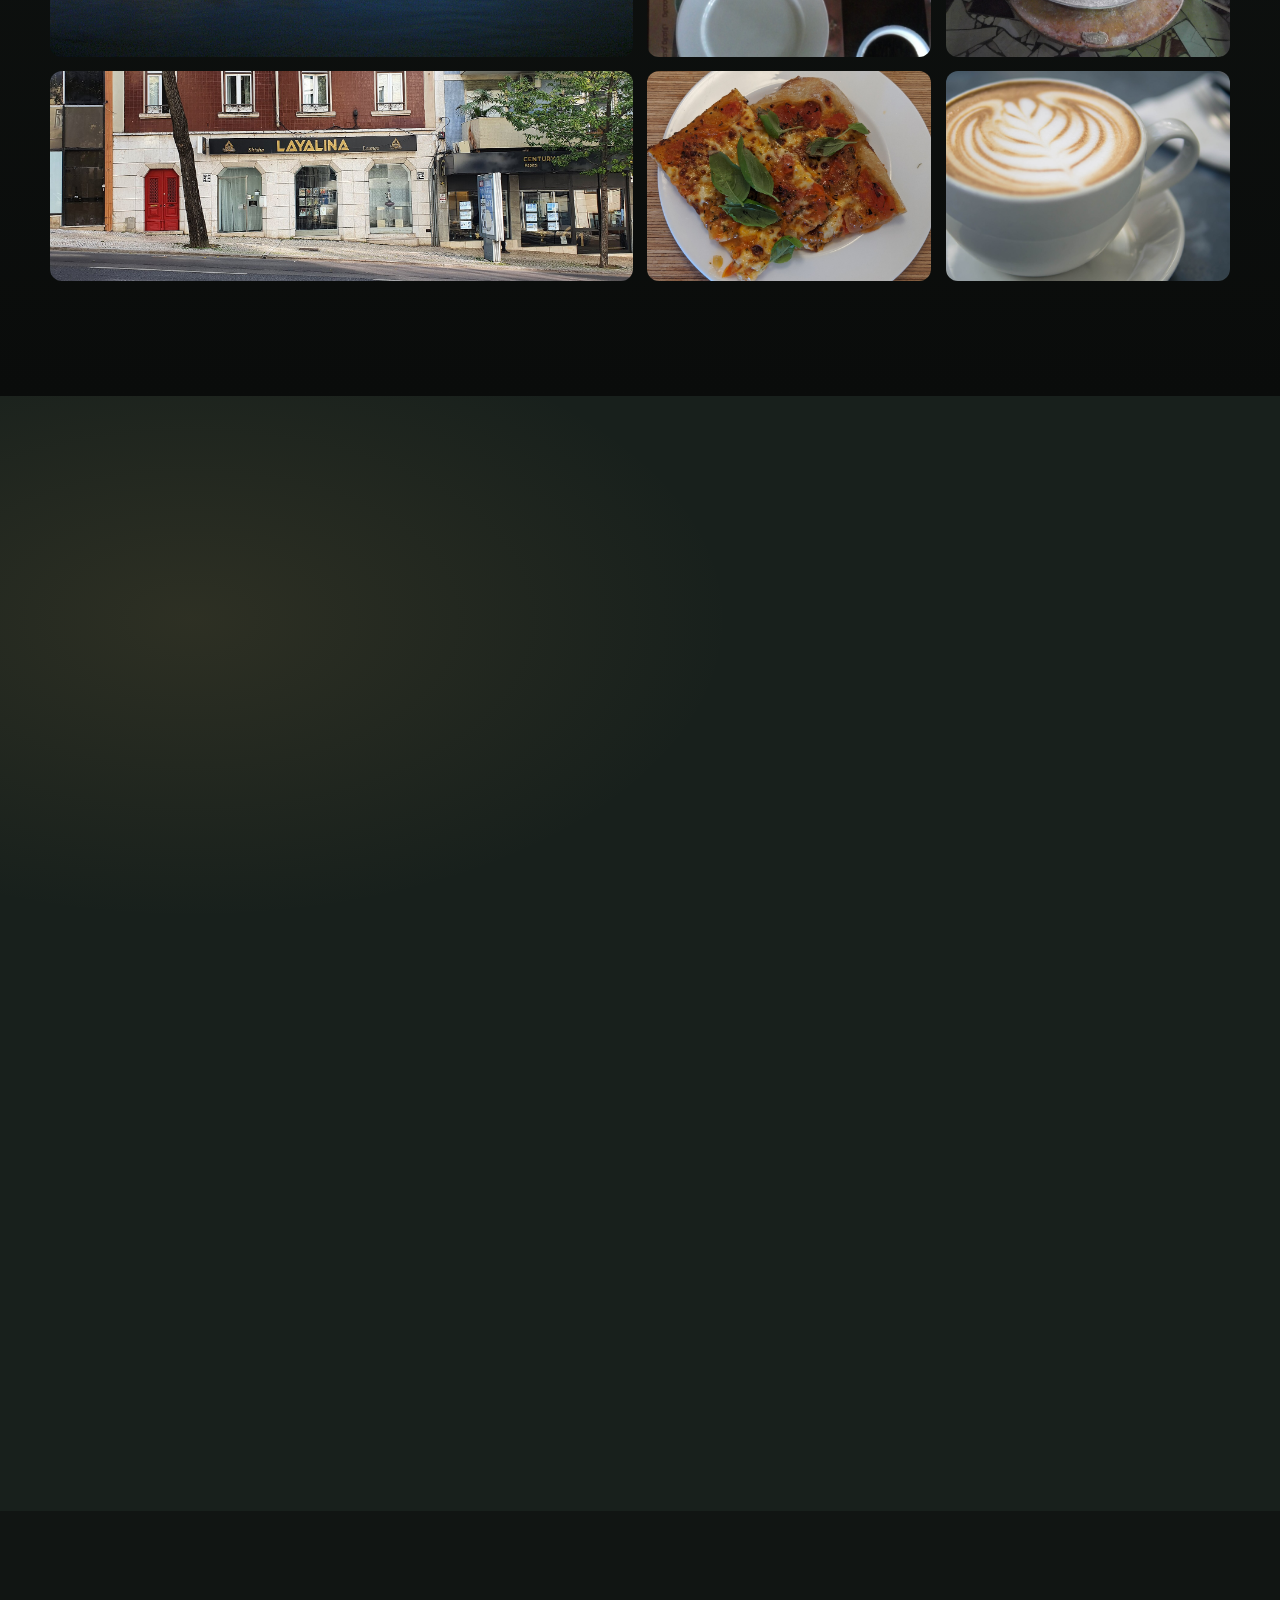
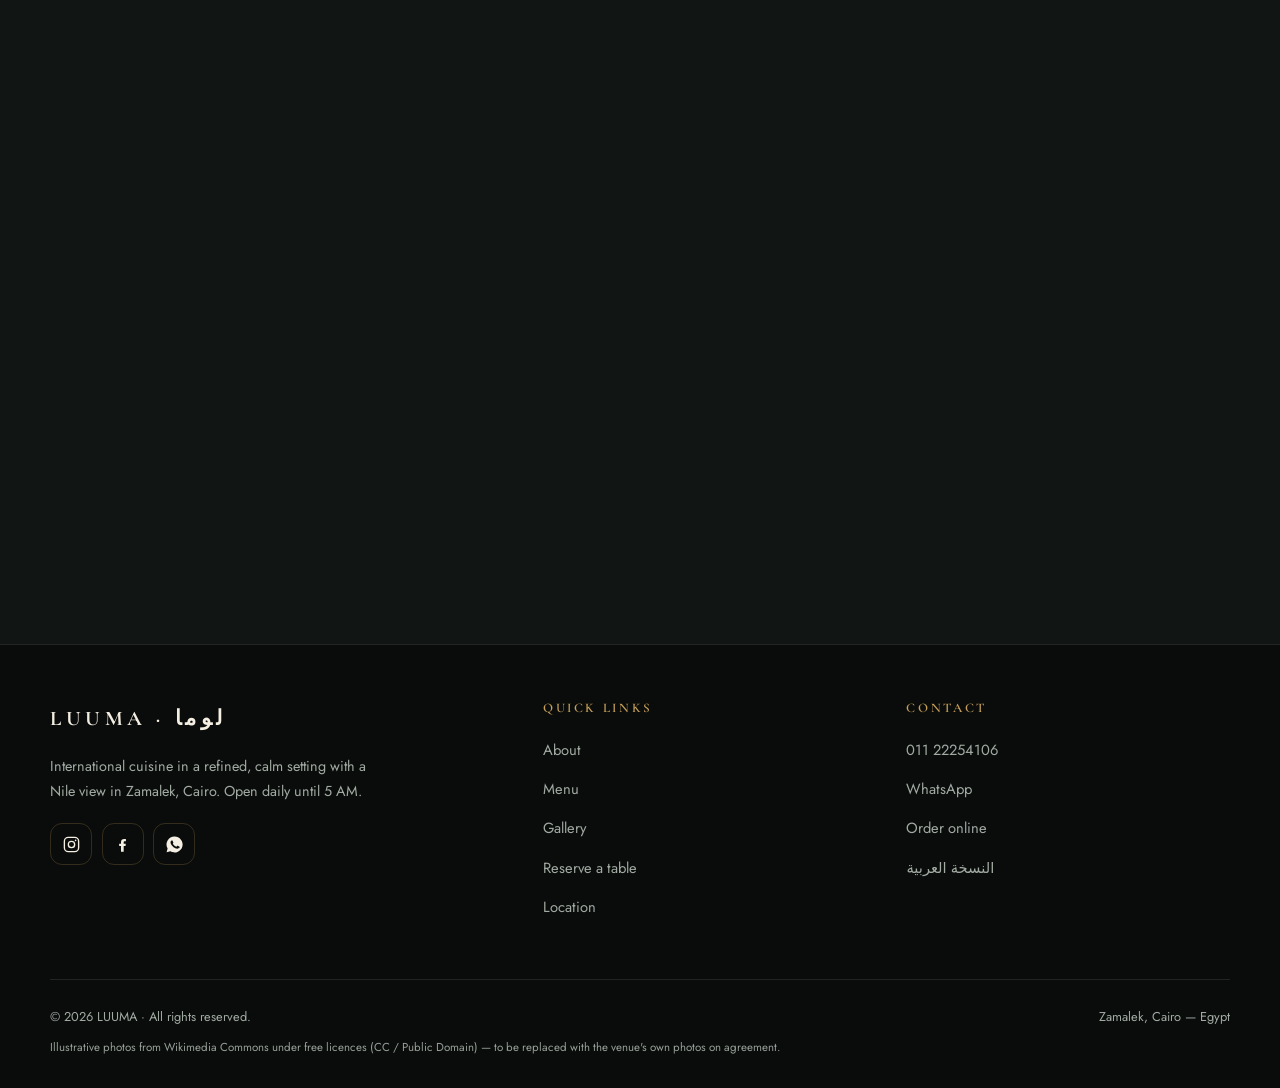
==== commit b431668c: "Deploy LUUMA website" ====
--- a/en.html
+++ b/en.html
@@ -4,14 +4,14 @@
 <meta charset="UTF-8">
 <meta name="viewport" content="width=device-width, initial-scale=1">
 <title>LUUMA | International Dining with a Nile View in Zamalek, Cairo</title>
-<meta name="description" content="LUUMA — international cuisine and bohemian vibes on the banks of the Nile in Zamalek, Cairo. Rated 4.7 from 16,000+ Google reviews. Oriental breakfast, shisha, live music and a stunning Nile view. Book your table now.">
+<meta name="description" content="LUUMA — international cuisine in a refined, calm setting on the banks of the Nile in Zamalek, Cairo. Rated 4.7 from 16,000+ Google reviews. Oriental breakfast, shisha, live music and a stunning Nile view. Book your table now.">
 <meta name="theme-color" content="#0a0c0b">
 <link rel="canonical" href="./en.html">
 <link rel="alternate" hreflang="ar" href="./index.html">
 <link rel="icon" href="assets/img/logo.svg" type="image/svg+xml">
 
 <meta property="og:type" content="restaurant">
-<meta property="og:title" content="LUUMA | Nile-view dining & bohemian vibes in Zamalek">
+<meta property="og:title" content="LUUMA | Nile-view dining, refined and calm, in Zamalek">
 <meta property="og:description" content="International cuisine · Oriental breakfast · Shisha · Live music. Rated 4.7 ★ from 16,186 Google reviews.">
 <meta property="og:image" content="assets/img/hero-night.jpg">
 <meta property="og:locale" content="en_US">
@@ -26,7 +26,7 @@
   "@context": "https://schema.org",
   "@type": "Restaurant",
   "name": "LUUMA",
-  "description": "International restaurant with bohemian vibes and a Nile view in Zamalek, Cairo. Oriental breakfast, shisha and live music.",
+  "description": "International restaurant with a refined, calm setting and a Nile view in Zamalek, Cairo. Oriental breakfast, shisha and live music.",
   "image": "assets/img/hero-night.jpg",
   "servesCuisine": ["International", "Mediterranean", "Breakfast", "Egyptian"],
   "priceRange": "E£400–1,600",
@@ -116,10 +116,10 @@
     </div>
     <div class="reveal">
       <p class="eyebrow">About</p>
-      <h2>Bohemian vibes on the banks of the Nile</h2>
-      <p class="lead">On Abou El Feda Street in the heart of Zamalek, <b>LUUMA</b> blends international cuisine with a relaxed bohemian atmosphere and a direct view over the Nile. Perfect for a romantic dinner, a late breakfast or an evening with friends and shisha to the sound of live music.</p>
+      <h2>Refined and calm on the banks of the Nile</h2>
+      <p class="lead">On Abou El Feda Street in the heart of Zamalek, <b>LUUMA</b> blends international cuisine with a refined, calm atmosphere and a direct view over the Nile. Perfect for a romantic dinner, a late breakfast or an evening with friends and shisha to the sound of live music.</p>
       <ul class="feature-list">
-        <li><svg viewBox="0 0 24 24" fill="none" stroke="currentColor" stroke-width="1.7"><path d="M20 6 9 17l-5-5"/></svg><span>Direct Nile view &amp; warm bohemian setting</span></li>
+        <li><svg viewBox="0 0 24 24" fill="none" stroke="currentColor" stroke-width="1.7"><path d="M20 6 9 17l-5-5"/></svg><span>Direct Nile view &amp; a refined, calm setting</span></li>
         <li><svg viewBox="0 0 24 24" fill="none" stroke="currentColor" stroke-width="1.7"><path d="M20 6 9 17l-5-5"/></svg><span>International kitchen + oriental breakfast (feteer, foul, tagines)</span></li>
         <li><svg viewBox="0 0 24 24" fill="none" stroke="currentColor" stroke-width="1.7"><path d="M20 6 9 17l-5-5"/></svg><span>Shisha in every flavour, plus a specialty coffee menu</span></li>
         <li><svg viewBox="0 0 24 24" fill="none" stroke="currentColor" stroke-width="1.7"><path d="M20 6 9 17l-5-5"/></svg><span>Live music on weekends, plus events &amp; celebrations</span></li>
@@ -158,34 +158,34 @@
     <div class="menu__panel" id="panel-mains" role="tabpanel">
       <div class="dish-grid">
         <article class="dish"><img src="assets/img/pizza.jpg" alt="Pizza" loading="lazy"><div class="dish__body"><div class="dish__top"><h3>Fresh Pizza</h3><span class="dish__price">E£ —</span></div><p>Fresh dough and select ingredients from the oven.</p></div></article>
-        <article class="dish"><div class="dish__body"><div class="dish__top"><h3>Burrata</h3><span class="dish__tag">Most loved</span></div><p>A guest favourite from our menu.</p></div></article>
-        <article class="dish"><div class="dish__body"><div class="dish__top"><h3>Risotto</h3><span class="dish__price">E£ —</span></div><p>Creamy risotto with international ingredients.</p></div></article>
-        <article class="dish"><div class="dish__body"><div class="dish__top"><h3>Fettuccine</h3><span class="dish__price">E£ —</span></div><p>Italian pasta in a rich sauce.</p></div></article>
+        <article class="dish"><img src="assets/img/burrata.jpg" alt="Burrata with tomato and basil" loading="lazy"><div class="dish__body"><div class="dish__top"><h3>Burrata</h3><span class="dish__tag">Most loved</span></div><p>A guest favourite from our menu.</p></div></article>
+        <article class="dish"><img src="assets/img/risotto.jpg" alt="Creamy risotto" loading="lazy"><div class="dish__body"><div class="dish__top"><h3>Risotto</h3><span class="dish__price">E£ —</span></div><p>Creamy risotto with international ingredients.</p></div></article>
+        <article class="dish"><img src="assets/img/fettuccine.jpg" alt="Fettuccine pasta" loading="lazy"><div class="dish__body"><div class="dish__top"><h3>Fettuccine</h3><span class="dish__price">E£ —</span></div><p>Italian pasta in a rich sauce.</p></div></article>
       </div>
     </div>
 
     <div class="menu__panel" id="panel-shisha" role="tabpanel">
       <div class="dish-grid">
         <article class="dish"><img src="assets/img/shisha.jpg" alt="Shisha" loading="lazy"><div class="dish__body"><div class="dish__top"><h3>Shisha — assorted flavours</h3><span class="dish__tag">House signature</span></div><p>Mentioned over 400 times in guest reviews — a LUUMA essential.</p></div></article>
-        <article class="dish"><div class="dish__body"><div class="dish__top"><h3>Fruit Shisha</h3><span class="dish__price">E£ —</span></div><p>Refreshing fruit flavours for the evening.</p></div></article>
-        <article class="dish"><div class="dish__body"><div class="dish__top"><h3>Honey Shisha</h3><span class="dish__price">E£ —</span></div><p>The classic crowd-pleaser.</p></div></article>
-        <article class="dish"><div class="dish__body"><div class="dish__top"><h3>Premium Shisha</h3><span class="dish__price">E£ —</span></div><p>Our own special house blends.</p></div></article>
+        <article class="dish"><img src="assets/img/shisha-fruit.jpg" alt="Fruit-flavoured shisha" loading="lazy"><div class="dish__body"><div class="dish__top"><h3>Fruit Shisha</h3><span class="dish__price">E£ —</span></div><p>Refreshing fruit flavours for the evening.</p></div></article>
+        <article class="dish"><img src="assets/img/shisha-honey.jpg" alt="Honey shisha in the cafe" loading="lazy"><div class="dish__body"><div class="dish__top"><h3>Honey Shisha</h3><span class="dish__price">E£ —</span></div><p>The classic crowd-pleaser.</p></div></article>
       </div>
     </div>
 
     <div class="menu__panel" id="panel-drinks" role="tabpanel">
       <div class="dish-grid">
         <article class="dish"><img src="assets/img/cappuccino.jpg" alt="Cappuccino" loading="lazy"><div class="dish__body"><div class="dish__top"><h3>Cappuccino &amp; Specialty Coffee</h3><span class="dish__price">E£ —</span></div><p>Expertly crafted coffee with a touch of art.</p></div></article>
-        <article class="dish"><div class="dish__body"><div class="dish__top"><h3>Fresh Juices</h3><span class="dish__price">E£ —</span></div><p>Refreshing natural juices.</p></div></article>
-        <article class="dish"><div class="dish__body"><div class="dish__top"><h3>Mocktails</h3><span class="dish__price">E£ —</span></div><p>A chilled, refreshing selection.</p></div></article>
-        <article class="dish"><div class="dish__body"><div class="dish__top"><h3>Tea &amp; Hot Drinks</h3><span class="dish__price">E£ —</span></div><p>For every hour, from breakfast to late night.</p></div></article>
+        <article class="dish"><img src="assets/img/juice.jpg" alt="Fresh orange juice" loading="lazy"><div class="dish__body"><div class="dish__top"><h3>Fresh Juices</h3><span class="dish__price">E£ —</span></div><p>Refreshing natural juices.</p></div></article>
+        <article class="dish"><img src="assets/img/mocktail.jpg" alt="Refreshing mocktail" loading="lazy"><div class="dish__body"><div class="dish__top"><h3>Mocktails</h3><span class="dish__price">E£ —</span></div><p>A chilled, refreshing selection.</p></div></article>
+        <article class="dish"><img src="assets/img/tea.jpg" alt="Mint tea with dates" loading="lazy"><div class="dish__body"><div class="dish__top"><h3>Tea &amp; Hot Drinks</h3><span class="dish__price">E£ —</span></div><p>For every hour, from breakfast to late night.</p></div></article>
       </div>
     </div>
 
     <div class="menu__panel" id="panel-sweets" role="tabpanel">
       <div class="dish-grid">
-        <article class="dish"><div class="dish__body"><div class="dish__top"><h3>Oriental Sweets</h3><span class="dish__price">E£ —</span></div><p>Dates, cream and eastern favourites.</p></div></article>
-        <article class="dish"><div class="dish__body"><div class="dish__top"><h3>Western Desserts</h3><span class="dish__price">E£ —</span></div><p>Cheesecake, cakes and mousse.</p></div></article>
+        <article class="dish"><img src="assets/img/baklava.jpg" alt="Baklava and oriental sweets" loading="lazy"><div class="dish__body"><div class="dish__top"><h3>Oriental Sweets</h3><span class="dish__price">E£ —</span></div><p>Dates, cream and eastern favourites.</p></div></article>
+        <article class="dish"><img src="assets/img/cheesecake.jpg" alt="Cheesecake with strawberry sauce" loading="lazy"><div class="dish__body"><div class="dish__top"><h3>Cheesecake</h3><span class="dish__price">E£ —</span></div><p>Creamy cheesecake with strawberry.</p></div></article>
+        <article class="dish"><img src="assets/img/mousse.jpg" alt="Chocolate mousse" loading="lazy"><div class="dish__body"><div class="dish__top"><h3>Chocolate Mousse</h3><span class="dish__price">E£ —</span></div><p>A rich, chilled chocolate dessert.</p></div></article>
       </div>
     </div>
 
@@ -336,7 +336,7 @@
   <div class="wrap footer-grid">
     <div class="footer-brand">
       <b>LUUMA · لوما</b>
-      <p>International cuisine and bohemian vibes with a Nile view in Zamalek, Cairo. Open daily until 5 AM.</p>
+      <p>International cuisine in a refined, calm setting with a Nile view in Zamalek, Cairo. Open daily until 5 AM.</p>
       <div class="social">
         <a href="https://www.instagram.com/luuma.eg/" target="_blank" rel="noopener" aria-label="Instagram">
           <svg viewBox="0 0 24 24" fill="none" stroke="currentColor" stroke-width="1.7"><rect x="3" y="3" width="18" height="18" rx="5"/><circle cx="12" cy="12" r="4"/><circle cx="17.2" cy="6.8" r="1" fill="currentColor" stroke="none"/></svg>
